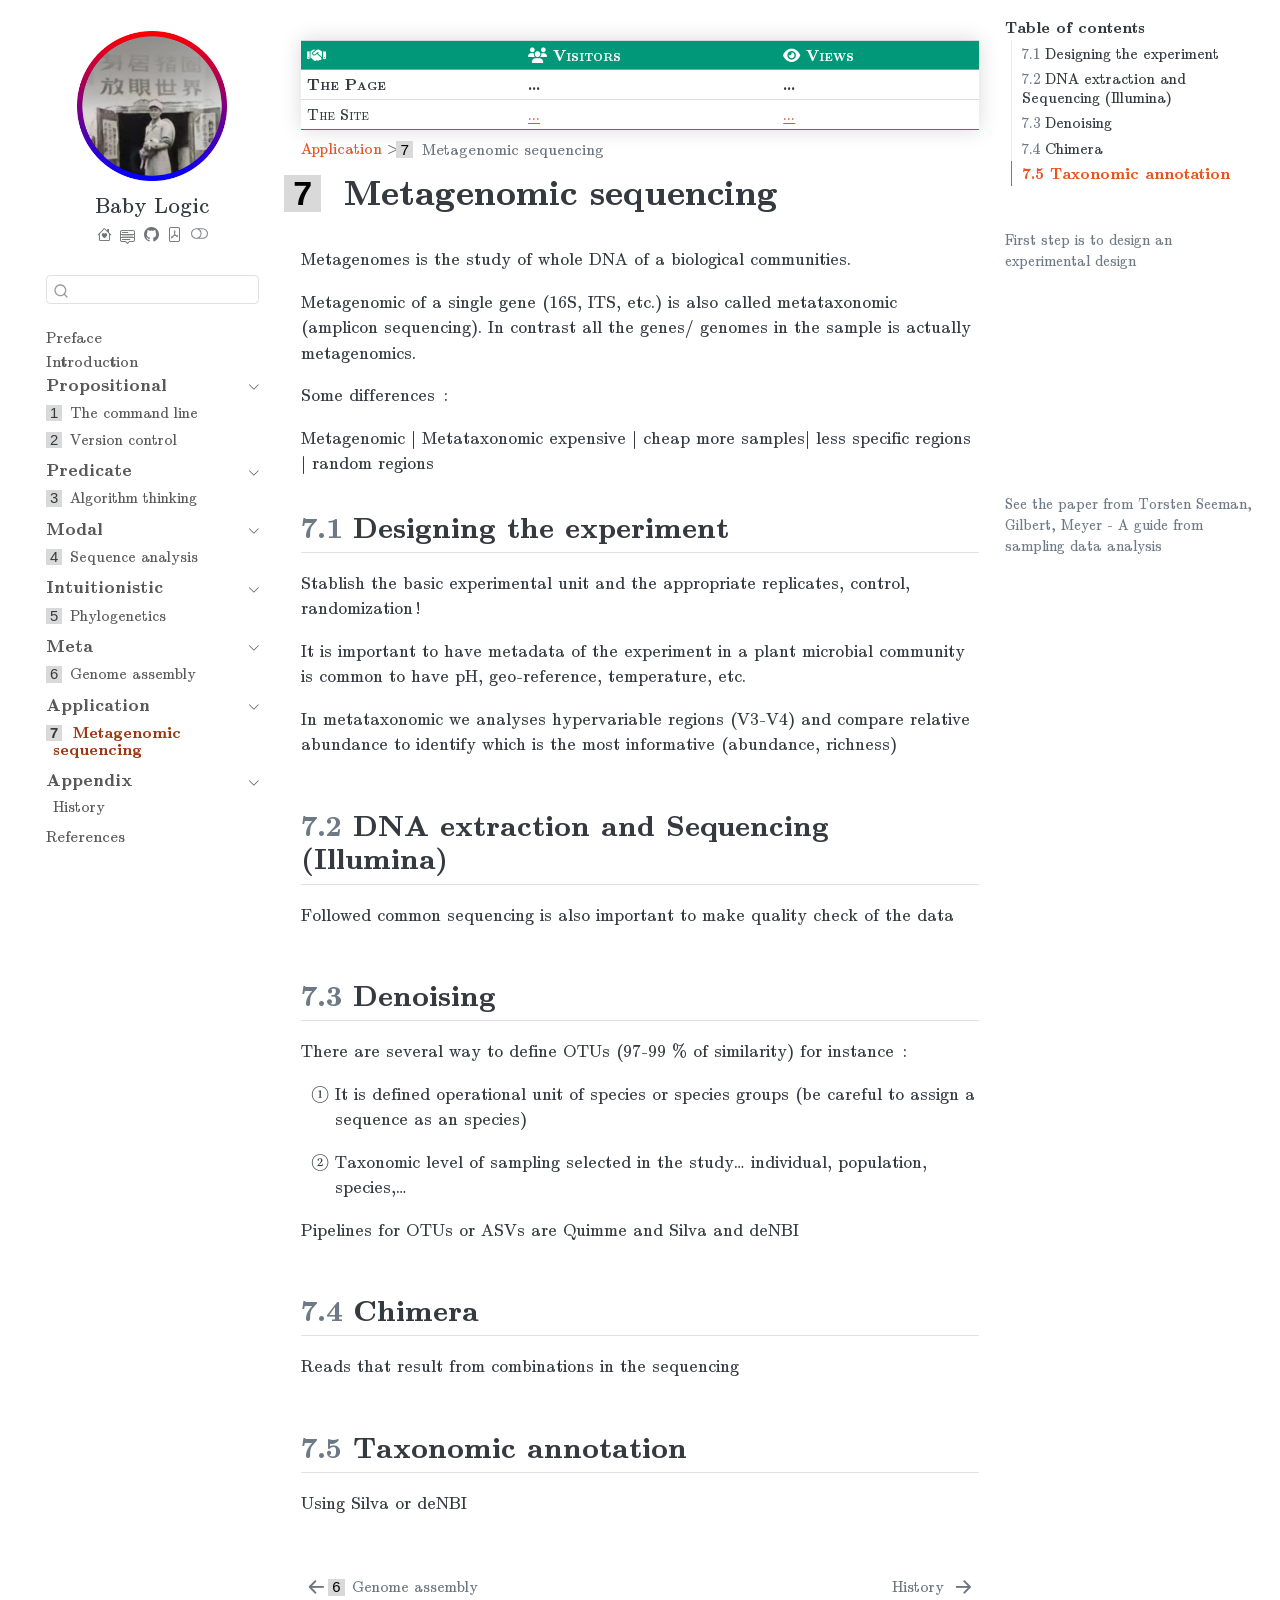
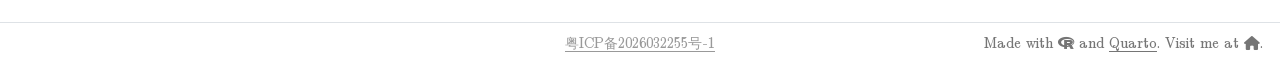
==== chs-application/metagenomic-sequencing.html @ 93008a1e "css from EOP test" ====
<!DOCTYPE html>
<html xmlns="http://www.w3.org/1999/xhtml" lang="en" xml:lang="en"><head>

<meta charset="utf-8">
<meta name="generator" content="quarto-1.9.36">

<meta name="viewport" content="width=device-width, initial-scale=1.0, user-scalable=yes">


<title>7&nbsp; Metagenomic sequencing – Baby Logic</title>
<style>
/* Default styles provided by pandoc.
** See https://pandoc.org/MANUAL.html#variables-for-html for config info.
*/
code{white-space: pre-wrap;}
span.smallcaps{font-variant: small-caps;}
div.columns{display: flex; gap: min(4vw, 1.5em);}
div.column{flex: auto; overflow-x: auto;}
div.hanging-indent{margin-left: 1.5em; text-indent: -1.5em;}
ul.task-list{list-style: none;}
ul.task-list li input[type="checkbox"] {
  width: 0.8em;
  margin: 0 0.8em 0.2em -1em; /* quarto-specific, see https://github.com/quarto-dev/quarto-cli/issues/4556 */ 
  vertical-align: middle;
}
</style>


<script src="../site_libs/quarto-nav/quarto-nav.js"></script>
<script src="../site_libs/clipboard/clipboard.min.js"></script>
<script src="../site_libs/quarto-search/autocomplete.umd.js"></script>
<script src="../site_libs/quarto-search/fuse.min.js"></script>
<script src="../site_libs/quarto-search/quarto-search.js"></script>
<meta name="quarto:offset" content="../">
<link href="../chs-zz/HISTORY.html" rel="next">
<link href="../chs-meta/genome-assembly.html" rel="prev">
<link href="../figs/avatar.png" rel="icon" type="image/png">
<script src="../site_libs/quarto-html/quarto.js" type="module"></script>
<script src="../site_libs/quarto-html/tabsets/tabsets.js" type="module"></script>
<script src="../site_libs/quarto-html/popper.min.js"></script>
<script src="../site_libs/quarto-html/tippy.umd.min.js"></script>
<script src="../site_libs/quarto-html/anchor.min.js"></script>
<link href="../site_libs/quarto-html/tippy.css" rel="stylesheet">
<link href="../site_libs/quarto-html/quarto-syntax-highlighting-85f4aec761f8823e39ddd4cd83c1d53e.css" rel="stylesheet" class="quarto-color-scheme" id="quarto-text-highlighting-styles">
<link href="../site_libs/quarto-html/quarto-syntax-highlighting-dark-85f4aec761f8823e39ddd4cd83c1d53e.css" rel="stylesheet" class="quarto-color-scheme quarto-color-alternate" id="quarto-text-highlighting-styles">
<link href="../site_libs/quarto-html/quarto-syntax-highlighting-85f4aec761f8823e39ddd4cd83c1d53e.css" rel="stylesheet" class="quarto-color-scheme-extra" id="quarto-text-highlighting-styles">
<script src="../site_libs/bootstrap/bootstrap.min.js"></script>
<link href="../site_libs/bootstrap/bootstrap-icons.css" rel="stylesheet">
<link href="../site_libs/bootstrap/bootstrap-60a75698c784d3ad099ed165beb0cb77.min.css" rel="stylesheet" append-hash="true" class="quarto-color-scheme" id="quarto-bootstrap" data-mode="light">
<link href="../site_libs/bootstrap/bootstrap-dark-488b43ba42b123ff7e7dbb4f66aa7647.min.css" rel="stylesheet" append-hash="true" class="quarto-color-scheme quarto-color-alternate" id="quarto-bootstrap" data-mode="dark">
<link href="../site_libs/bootstrap/bootstrap-60a75698c784d3ad099ed165beb0cb77.min.css" rel="stylesheet" append-hash="true" class="quarto-color-scheme-extra" id="quarto-bootstrap" data-mode="light">
<link href="../site_libs/quarto-contrib/fontawesome6-0.1.0/all.css" rel="stylesheet">
<link href="../site_libs/quarto-contrib/fontawesome6-0.1.0/latex-fontsize.css" rel="stylesheet">
<script id="quarto-search-options" type="application/json">{
  "location": "sidebar",
  "copy-button": false,
  "collapse-after": 3,
  "panel-placement": "start",
  "type": "textbox",
  "limit": 50,
  "keyboard-shortcut": [
    "f",
    "/",
    "s"
  ],
  "show-item-context": false,
  "language": {
    "search-no-results-text": "No results",
    "search-matching-documents-text": "matching documents",
    "search-copy-link-title": "Copy link to search",
    "search-hide-matches-text": "Hide additional matches",
    "search-more-match-text": "more match in this document",
    "search-more-matches-text": "more matches in this document",
    "search-clear-button-title": "Clear",
    "search-text-placeholder": "",
    "search-detached-cancel-button-title": "Cancel",
    "search-submit-button-title": "Submit",
    "search-label": "Search"
  }
}</script>
<link href="https://cdnjs.loli.net/ajax/libs/font-awesome/6.1.1/css/all.min.css" rel="stylesheet" data-external="1">
<!-- https://u.sb/css-cdn/ 使用 cdnjs.loli.net 加速 cloudflare -->
<!--
<link href="https://cdnjs.cloudflare.com/ajax/libs/font-awesome/6.1.1/css/all.min.css"
rel="stylesheet" data-external="1"/>
-->
<script>
  if (!window.location.pathname.endsWith('/') && !window.location.pathname.split('/').pop().includes('.')) {
    window.location.replace(window.location.href + '/');
  }
</script>


</head>

<body class="nav-sidebar floating slimcontent quarto-light"><script id="quarto-html-before-body" type="application/javascript">
    const toggleBodyColorMode = (bsSheetEl) => {
      const mode = bsSheetEl.getAttribute("data-mode");
      const bodyEl = window.document.querySelector("body");
      if (mode === "dark") {
        bodyEl.classList.add("quarto-dark");
        bodyEl.classList.remove("quarto-light");
      } else {
        bodyEl.classList.add("quarto-light");
        bodyEl.classList.remove("quarto-dark");
      }
    }
    const toggleBodyColorPrimary = () => {
      const bsSheetEl = window.document.querySelector("link#quarto-bootstrap:not([rel=disabled-stylesheet])");
      if (bsSheetEl) {
        toggleBodyColorMode(bsSheetEl);
      }
    }
    const setColorSchemeToggle = (alternate) => {
      const toggles = window.document.querySelectorAll('.quarto-color-scheme-toggle');
      for (let i=0; i < toggles.length; i++) {
        const toggle = toggles[i];
        if (toggle) {
          if (alternate) {
            toggle.classList.add("alternate");
          } else {
            toggle.classList.remove("alternate");
          }
        }
      }
    };
    const toggleColorMode = (alternate) => {
      // Switch the stylesheets
      const primaryStylesheets = window.document.querySelectorAll('link.quarto-color-scheme:not(.quarto-color-alternate)');
      const alternateStylesheets = window.document.querySelectorAll('link.quarto-color-scheme.quarto-color-alternate');
      manageTransitions('#quarto-margin-sidebar .nav-link', false);
      if (alternate) {
        // note: dark is layered on light, we don't disable primary!
        enableStylesheet(alternateStylesheets);
        for (const sheetNode of alternateStylesheets) {
          if (sheetNode.id === "quarto-bootstrap") {
            toggleBodyColorMode(sheetNode);
          }
        }
      } else {
        disableStylesheet(alternateStylesheets);
        enableStylesheet(primaryStylesheets)
        toggleBodyColorPrimary();
      }
      manageTransitions('#quarto-margin-sidebar .nav-link', true);
      // Switch the toggles
      setColorSchemeToggle(alternate)
      // Hack to workaround the fact that safari doesn't
      // properly recolor the scrollbar when toggling (#1455)
      if (navigator.userAgent.indexOf('Safari') > 0 && navigator.userAgent.indexOf('Chrome') == -1) {
        manageTransitions("body", false);
        window.scrollTo(0, 1);
        setTimeout(() => {
          window.scrollTo(0, 0);
          manageTransitions("body", true);
        }, 40);
      }
    }
    const disableStylesheet = (stylesheets) => {
      for (let i=0; i < stylesheets.length; i++) {
        const stylesheet = stylesheets[i];
        stylesheet.rel = 'disabled-stylesheet';
      }
    }
    const enableStylesheet = (stylesheets) => {
      for (let i=0; i < stylesheets.length; i++) {
        const stylesheet = stylesheets[i];
        if(stylesheet.rel !== 'stylesheet') { // for Chrome, which will still FOUC without this check
          stylesheet.rel = 'stylesheet';
        }
      }
    }
    const manageTransitions = (selector, allowTransitions) => {
      const els = window.document.querySelectorAll(selector);
      for (let i=0; i < els.length; i++) {
        const el = els[i];
        if (allowTransitions) {
          el.classList.remove('notransition');
        } else {
          el.classList.add('notransition');
        }
      }
    }
    const isFileUrl = () => {
      return window.location.protocol === 'file:';
    }
    const hasAlternateSentinel = () => {
      let styleSentinel = getColorSchemeSentinel();
      if (styleSentinel !== null) {
        return styleSentinel === "alternate";
      } else {
        return false;
      }
    }
    const setStyleSentinel = (alternate) => {
      const value = alternate ? "alternate" : "default";
      if (!isFileUrl()) {
        window.localStorage.setItem("quarto-color-scheme", value);
      } else {
        localAlternateSentinel = value;
      }
    }
    const getColorSchemeSentinel = () => {
      if (!isFileUrl()) {
        const storageValue = window.localStorage.getItem("quarto-color-scheme");
        return storageValue != null ? storageValue : localAlternateSentinel;
      } else {
        return localAlternateSentinel;
      }
    }
    const toggleGiscusIfUsed = (isAlternate, darkModeDefault) => {
      const baseTheme = document.querySelector('#giscus-base-theme')?.value ?? 'light';
      const alternateTheme = document.querySelector('#giscus-alt-theme')?.value ?? 'dark';
      let newTheme = '';
      if(authorPrefersDark) {
        newTheme = isAlternate ? baseTheme : alternateTheme;
      } else {
        newTheme = isAlternate ? alternateTheme : baseTheme;
      }
      const changeGiscusTheme = () => {
        // From: https://github.com/giscus/giscus/issues/336
        const sendMessage = (message) => {
          const iframe = document.querySelector('iframe.giscus-frame');
          if (!iframe) return;
          iframe.contentWindow.postMessage({ giscus: message }, 'https://giscus.app');
        }
        sendMessage({
          setConfig: {
            theme: newTheme
          }
        });
      }
      const isGiscussLoaded = window.document.querySelector('iframe.giscus-frame') !== null;
      if (isGiscussLoaded) {
        changeGiscusTheme();
      }
    };
    const authorPrefersDark = false;
    const darkModeDefault = authorPrefersDark;
      document.querySelector('link#quarto-text-highlighting-styles.quarto-color-scheme-extra').rel = 'disabled-stylesheet';
      document.querySelector('link#quarto-bootstrap.quarto-color-scheme-extra').rel = 'disabled-stylesheet';
    let localAlternateSentinel = darkModeDefault ? 'alternate' : 'default';
    // Dark / light mode switch
    window.quartoToggleColorScheme = () => {
      // Read the current dark / light value
      let toAlternate = !hasAlternateSentinel();
      toggleColorMode(toAlternate);
      setStyleSentinel(toAlternate);
      toggleGiscusIfUsed(toAlternate, darkModeDefault);
      window.dispatchEvent(new Event('resize'));
    };
    // Switch to dark mode if need be
    if (hasAlternateSentinel()) {
      toggleColorMode(true);
    } else {
      toggleColorMode(false);
    }
  </script>

<div id="quarto-search-results"></div>
  <header id="quarto-header" class="headroom fixed-top">
  <nav class="quarto-secondary-nav">
    <div class="container-fluid d-flex">
      <button type="button" class="quarto-btn-toggle btn" data-bs-toggle="collapse" role="button" data-bs-target=".quarto-sidebar-collapse-item" aria-controls="quarto-sidebar" aria-expanded="false" aria-label="Toggle sidebar navigation" onclick="if (window.quartoToggleHeadroom) { window.quartoToggleHeadroom(); }">
        <i class="bi bi-layout-text-sidebar-reverse"></i>
      </button>
        <nav class="quarto-page-breadcrumbs" aria-label="breadcrumb"><ol class="breadcrumb"><li class="breadcrumb-item"><a href="../chs-application/metagenomic-sequencing.html">Application</a></li><li class="breadcrumb-item"><a href="../chs-application/metagenomic-sequencing.html"><span class="chapter-number">7</span>&nbsp; <span class="chapter-title">Metagenomic sequencing</span></a></li></ol></nav>
        <a class="flex-grow-1" role="navigation" data-bs-toggle="collapse" data-bs-target=".quarto-sidebar-collapse-item" aria-controls="quarto-sidebar" aria-expanded="false" aria-label="Toggle sidebar navigation" onclick="if (window.quartoToggleHeadroom) { window.quartoToggleHeadroom(); }">      
        </a>
      <button type="button" class="btn quarto-search-button" aria-label="Search" onclick="window.quartoOpenSearch();">
        <i class="bi bi-search"></i>
      </button>
    </div>
  </nav>
</header>
<!-- content -->
<div id="quarto-content" class="quarto-container page-columns page-rows-contents page-layout-article">
<!-- sidebar -->
  <nav id="quarto-sidebar" class="sidebar collapse collapse-horizontal quarto-sidebar-collapse-item sidebar-navigation floating overflow-auto">
    <div class="pt-lg-2 mt-2 text-center sidebar-header sidebar-header-stacked">
      <a href="../index.html" class="sidebar-logo-link">
      <img src="../figs/avatar.png" alt="" class="sidebar-logo light-content py-0 d-lg-inline d-none">
      <img src="../figs/avatar.png" alt="" class="sidebar-logo dark-content py-0 d-lg-inline d-none">
      </a>
    <div class="sidebar-title mb-0 py-0">
      <a href="../">Baby Logic</a> 
        <div class="sidebar-tools-main tools-wide">
    <a href="https://philogic.cn/" title="Homepage" class="quarto-navigation-tool px-1" aria-label="Homepage"><i class="bi bi-house-heart"></i></a>
    <div class="dropdown">
      <a href="" title="Menu" id="quarto-navigation-tool-dropdown-0" class="quarto-navigation-tool dropdown-toggle px-1" data-bs-toggle="dropdown" aria-expanded="false" role="link" aria-label="Menu"><i class="bi bi-menu-up"></i></a>
      <ul class="dropdown-menu" aria-labelledby="quarto-navigation-tool-dropdown-0">
          <li>
            <a class="dropdown-item sidebar-tools-main-item" href="https://philogic.cn/">
            Related Books
            </a>
          </li>
          <li>
            <a class="dropdown-item sidebar-tools-main-item" href="https://philogic.cn/">
            Related Courses
            </a>
          </li>
          <li>
            <a class="dropdown-item sidebar-tools-main-item" href="https://philogic.cn/">
            Course Syllabus
            </a>
          </li>
      </ul>
    </div>
    <a href="https://github.com/" title="GitHub organization" class="quarto-navigation-tool px-1" aria-label="GitHub organization"><i class="bi bi-github"></i></a>
    <a href="../Baby-Logic.pdf" title="Download PDF" class="quarto-navigation-tool px-1" aria-label="Download PDF"><i class="bi bi-file-pdf"></i></a>
  <a href="" class="quarto-color-scheme-toggle quarto-navigation-tool  px-1" onclick="window.quartoToggleColorScheme(); return false;" title="Toggle dark mode"><i class="bi"></i></a>
</div>
    </div>
      </div>
        <div class="mt-2 flex-shrink-0 align-items-center">
        <div class="sidebar-search">
        <div id="quarto-search" class="" title="Search"></div>
        </div>
        </div>
    <div class="sidebar-menu-container"> 
    <ul class="list-unstyled mt-1">
        <li class="sidebar-item">
  <div class="sidebar-item-container"> 
  <a href="../index.html" class="sidebar-item-text sidebar-link">
 <span class="menu-text">Preface</span></a>
  </div>
</li>
        <li class="sidebar-item">
  <div class="sidebar-item-container"> 
  <a href="../chs-zz/intro.html" class="sidebar-item-text sidebar-link">
 <span class="menu-text">Introduction</span></a>
  </div>
</li>
        <li class="sidebar-item sidebar-item-section">
      <div class="sidebar-item-container"> 
            <a class="sidebar-item-text sidebar-link text-start" data-bs-toggle="collapse" data-bs-target="#quarto-sidebar-section-1" role="navigation" aria-expanded="true">
 <span class="menu-text">Propositional</span></a>
          <a class="sidebar-item-toggle text-start" data-bs-toggle="collapse" data-bs-target="#quarto-sidebar-section-1" role="navigation" aria-expanded="true" aria-label="Toggle section">
            <i class="bi bi-chevron-right ms-2"></i>
          </a> 
      </div>
      <ul id="quarto-sidebar-section-1" class="collapse list-unstyled sidebar-section depth1 show">  
          <li class="sidebar-item">
  <div class="sidebar-item-container"> 
  <a href="../chs-propositional/welcome-to-command-line.html" class="sidebar-item-text sidebar-link">
 <span class="menu-text"><span class="chapter-number">1</span>&nbsp; <span class="chapter-title">The command line</span></span></a>
  </div>
</li>
          <li class="sidebar-item">
  <div class="sidebar-item-container"> 
  <a href="../chs-propositional/git-and-github.html" class="sidebar-item-text sidebar-link">
 <span class="menu-text"><span class="chapter-number">2</span>&nbsp; <span class="chapter-title">Version control</span></span></a>
  </div>
</li>
      </ul>
  </li>
        <li class="sidebar-item sidebar-item-section">
      <div class="sidebar-item-container"> 
            <a class="sidebar-item-text sidebar-link text-start" data-bs-toggle="collapse" data-bs-target="#quarto-sidebar-section-2" role="navigation" aria-expanded="true">
 <span class="menu-text">Predicate</span></a>
          <a class="sidebar-item-toggle text-start" data-bs-toggle="collapse" data-bs-target="#quarto-sidebar-section-2" role="navigation" aria-expanded="true" aria-label="Toggle section">
            <i class="bi bi-chevron-right ms-2"></i>
          </a> 
      </div>
      <ul id="quarto-sidebar-section-2" class="collapse list-unstyled sidebar-section depth1 show">  
          <li class="sidebar-item">
  <div class="sidebar-item-container"> 
  <a href="../chs-predicate/algorithm-thinking.html" class="sidebar-item-text sidebar-link">
 <span class="menu-text"><span class="chapter-number">3</span>&nbsp; <span class="chapter-title">Algorithm thinking</span></span></a>
  </div>
</li>
      </ul>
  </li>
        <li class="sidebar-item sidebar-item-section">
      <div class="sidebar-item-container"> 
            <a class="sidebar-item-text sidebar-link text-start" data-bs-toggle="collapse" data-bs-target="#quarto-sidebar-section-3" role="navigation" aria-expanded="true">
 <span class="menu-text">Modal</span></a>
          <a class="sidebar-item-toggle text-start" data-bs-toggle="collapse" data-bs-target="#quarto-sidebar-section-3" role="navigation" aria-expanded="true" aria-label="Toggle section">
            <i class="bi bi-chevron-right ms-2"></i>
          </a> 
      </div>
      <ul id="quarto-sidebar-section-3" class="collapse list-unstyled sidebar-section depth1 show">  
          <li class="sidebar-item">
  <div class="sidebar-item-container"> 
  <a href="../chs-modal/introduction-to-sequence-analysis.html" class="sidebar-item-text sidebar-link">
 <span class="menu-text"><span class="chapter-number">4</span>&nbsp; <span class="chapter-title">Sequence analysis</span></span></a>
  </div>
</li>
      </ul>
  </li>
        <li class="sidebar-item sidebar-item-section">
      <div class="sidebar-item-container"> 
            <a class="sidebar-item-text sidebar-link text-start" data-bs-toggle="collapse" data-bs-target="#quarto-sidebar-section-4" role="navigation" aria-expanded="true">
 <span class="menu-text">Intuitionistic</span></a>
          <a class="sidebar-item-toggle text-start" data-bs-toggle="collapse" data-bs-target="#quarto-sidebar-section-4" role="navigation" aria-expanded="true" aria-label="Toggle section">
            <i class="bi bi-chevron-right ms-2"></i>
          </a> 
      </div>
      <ul id="quarto-sidebar-section-4" class="collapse list-unstyled sidebar-section depth1 show">  
          <li class="sidebar-item">
  <div class="sidebar-item-container"> 
  <a href="../chs-intuitionistic/phylogenetic-reconstructions.html" class="sidebar-item-text sidebar-link">
 <span class="menu-text"><span class="chapter-number">5</span>&nbsp; <span class="chapter-title">Phylogenetics</span></span></a>
  </div>
</li>
      </ul>
  </li>
        <li class="sidebar-item sidebar-item-section">
      <div class="sidebar-item-container"> 
            <a class="sidebar-item-text sidebar-link text-start" data-bs-toggle="collapse" data-bs-target="#quarto-sidebar-section-5" role="navigation" aria-expanded="true">
 <span class="menu-text">Meta</span></a>
          <a class="sidebar-item-toggle text-start" data-bs-toggle="collapse" data-bs-target="#quarto-sidebar-section-5" role="navigation" aria-expanded="true" aria-label="Toggle section">
            <i class="bi bi-chevron-right ms-2"></i>
          </a> 
      </div>
      <ul id="quarto-sidebar-section-5" class="collapse list-unstyled sidebar-section depth1 show">  
          <li class="sidebar-item">
  <div class="sidebar-item-container"> 
  <a href="../chs-meta/genome-assembly.html" class="sidebar-item-text sidebar-link">
 <span class="menu-text"><span class="chapter-number">6</span>&nbsp; <span class="chapter-title">Genome assembly</span></span></a>
  </div>
</li>
      </ul>
  </li>
        <li class="sidebar-item sidebar-item-section">
      <div class="sidebar-item-container"> 
            <a class="sidebar-item-text sidebar-link text-start" data-bs-toggle="collapse" data-bs-target="#quarto-sidebar-section-6" role="navigation" aria-expanded="true">
 <span class="menu-text">Application</span></a>
          <a class="sidebar-item-toggle text-start" data-bs-toggle="collapse" data-bs-target="#quarto-sidebar-section-6" role="navigation" aria-expanded="true" aria-label="Toggle section">
            <i class="bi bi-chevron-right ms-2"></i>
          </a> 
      </div>
      <ul id="quarto-sidebar-section-6" class="collapse list-unstyled sidebar-section depth1 show">  
          <li class="sidebar-item">
  <div class="sidebar-item-container"> 
  <a href="../chs-application/metagenomic-sequencing.html" class="sidebar-item-text sidebar-link active">
 <span class="menu-text"><span class="chapter-number">7</span>&nbsp; <span class="chapter-title">Metagenomic sequencing</span></span></a>
  </div>
</li>
      </ul>
  </li>
        <li class="sidebar-item sidebar-item-section">
      <div class="sidebar-item-container"> 
            <a class="sidebar-item-text sidebar-link text-start" data-bs-toggle="collapse" data-bs-target="#quarto-sidebar-section-7" role="navigation" aria-expanded="true">
 <span class="menu-text">Appendix</span></a>
          <a class="sidebar-item-toggle text-start" data-bs-toggle="collapse" data-bs-target="#quarto-sidebar-section-7" role="navigation" aria-expanded="true" aria-label="Toggle section">
            <i class="bi bi-chevron-right ms-2"></i>
          </a> 
      </div>
      <ul id="quarto-sidebar-section-7" class="collapse list-unstyled sidebar-section depth1 show">  
          <li class="sidebar-item">
  <div class="sidebar-item-container"> 
  <a href="../chs-zz/HISTORY.html" class="sidebar-item-text sidebar-link">
 <span class="menu-text">History</span></a>
  </div>
</li>
      </ul>
  </li>
        <li class="sidebar-item">
  <div class="sidebar-item-container"> 
  <a href="../chs-zz/references.html" class="sidebar-item-text sidebar-link">
 <span class="menu-text">References</span></a>
  </div>
</li>
    </ul>
    </div>
</nav>
<div id="quarto-sidebar-glass" class="quarto-sidebar-collapse-item" data-bs-toggle="collapse" data-bs-target=".quarto-sidebar-collapse-item"></div>
<!-- margin-sidebar -->
    <div id="quarto-margin-sidebar" class="sidebar margin-sidebar">
        <nav id="TOC" role="doc-toc" class="toc-active">
    <h2 id="toc-title">Table of contents</h2>
   
  <ul>
  <li><a href="#designing-the-experiment" id="toc-designing-the-experiment" class="nav-link active" data-scroll-target="#designing-the-experiment"><span class="header-section-number">7.1</span> Designing the experiment</a></li>
  <li><a href="#dna-extraction-and-sequencing-illumina" id="toc-dna-extraction-and-sequencing-illumina" class="nav-link" data-scroll-target="#dna-extraction-and-sequencing-illumina"><span class="header-section-number">7.2</span> DNA extraction and Sequencing (Illumina)</a></li>
  <li><a href="#denoising" id="toc-denoising" class="nav-link" data-scroll-target="#denoising"><span class="header-section-number">7.3</span> Denoising</a></li>
  <li><a href="#chimera" id="toc-chimera" class="nav-link" data-scroll-target="#chimera"><span class="header-section-number">7.4</span> Chimera</a></li>
  <li><a href="#taxonomic-annotation" id="toc-taxonomic-annotation" class="nav-link" data-scroll-target="#taxonomic-annotation"><span class="header-section-number">7.5</span> Taxonomic annotation</a></li>
  </ul>
</nav>
    </div>
<!-- main -->
<main class="content page-columns page-full" id="quarto-document-content">

<style>
.styled-table {
    border-collapse: collapse;
    /* margin: 0px 0;  */
    font-size: 0.9em;
    font-variant: small-caps;
    /* font-family: "Helvetica Neue", "Arial", 'Noto Sans TC', 'Noto Sans SC', "system-ui", "-apple-system", "BlinkMacSystemFont", "Segoe UI", "PingFang SC", "Source Han Sans SC", "Noto Sans CJK SC", "WenQuanYi Micro Hei", "Microsoft YaHei", "微软雅黑", sans-serif; */
    min-width: 200px;
    box-shadow: 0 0 20px rgba(0, 0, 0, 0.15);
}
.styled-table thead tr {
    background-color: #009879;
    color: #ffffff;
    text-align: left;
}
.styled-table th,
.styled-table td {
    padding: 3px 6px;
}
.styled-table tbody tr {
    border-bottom: 1px solid #dddddd;
}
.styled-table tbody tr:nth-of-type(even) {
    /* background-color: #f3f3f3; */
}
.styled-table tbody tr:last-of-type {
    border-bottom: 1.5px solid #009879;
}
.styled-table tbody tr.active-row {
    font-weight: bold;
    /* color: #009879; */
}
</style>
<script defer="" src="https://busuanzi.9420.ltd/js"></script>


<table class="styled-table caption-top table">
<thead>
<tr class="header">
<th style="text-align: left;" data-quarto-table-cell-role="th"><span class="fa-solid fa-handshake"></span></th>
<th data-quarto-table-cell-role="th"><span class="fa-solid fa-users"></span> Visitors</th>
<th data-quarto-table-cell-role="th"><span class="fa-solid fa-eye"></span> Views</th>
</tr>
</thead>
<tbody>
<tr class="active-row odd">
<td style="text-align: left;">The Page</td>
<td><span id="busuanzi_page_uv">...</span></td>
<td><span id="busuanzi_page_pv">...</span></td>
</tr>
<tr class="even">
<td style="text-align: left;">The Site</td>
<td><a href="https://duoyu.ren"><span id="busuanzi_site_uv">...</span></a></td>
<td><a href="https://info.flagcounter.com/SonU"><span id="busuanzi_site_pv">...</span></a></td>
</tr>
</tbody>
</table>

<!--
<div class="busuanzi">
<span> <!-- busuanziAltPageUV  
<i class="fa-solid fa-handshake"></i> <b>The Page</b>: <i class="fa-solid fa-users"></i> <b style="color:red;"><span id="busuanzi_page_uv">...</span></b> Visitors, <i class="fa-solid fa-eye"></i> <b style="color:red;"><span id="busuanzi_page_pv">...</span></b> Views; <b>The Site</b>: <i class="fa-solid fa-users"></i> <b><span id="busuanzi_site_uv">...</span></b> Visitors, <i class="fa-solid fa-eye"></i> <b><span id="busuanzi_site_pv">...</span></b> Views.
</span>
</div>
-->

<header id="title-block-header" class="quarto-title-block default"><nav class="quarto-page-breadcrumbs quarto-title-breadcrumbs d-none d-lg-block" aria-label="breadcrumb"><ol class="breadcrumb"><li class="breadcrumb-item"><a href="../chs-application/metagenomic-sequencing.html">Application</a></li><li class="breadcrumb-item"><a href="../chs-application/metagenomic-sequencing.html"><span class="chapter-number">7</span>&nbsp; <span class="chapter-title">Metagenomic sequencing</span></a></li></ol></nav>
<div class="quarto-title">
<h1 class="title"><span id="sec-metagenomic-sequencing" class="quarto-section-identifier"><span class="chapter-number">7</span>&nbsp; <span class="chapter-title">Metagenomic sequencing</span></span></h1>
</div>



<div class="quarto-title-meta">

    
  
    
  </div>
  


</header>


<div class="page-columns page-full"><p></p><div class="no-row-height column-margin column-container"><span class="margin-aside">First step is to design an experimental design</span></div></div>
<p>Metagenomes is the study of whole DNA of a biological communities.</p>
<p>Metagenomic of a single gene (16S, ITS, etc.) is also called metataxonomic (amplicon sequencing). In contrast all the genes/ genomes in the sample is actually metagenomics.</p>
<p>Some differences&nbsp;:</p>
<p>Metagenomic | Metataxonomic expensive | cheap more samples| less specific regions | random regions</p>
<div class="page-columns page-full"><p></p><div class="no-row-height column-margin column-container"><span class="margin-aside">See the paper from Torsten Seeman, Gilbert, Meyer - A guide from sampling data analysis</span></div></div>
<section id="designing-the-experiment" class="level2" data-number="7.1">
<h2 data-number="7.1" class="anchored" data-anchor-id="designing-the-experiment"><span class="header-section-number">7.1</span> Designing the experiment</h2>
<p>Stablish the basic experimental unit and the appropriate replicates, control, <span style="white-space:nowrap">randomization !</span></p>
<p>It is important to have metadata of the experiment in a plant microbial community is common to have pH, geo-reference, temperature, etc.</p>
<p>In metataxonomic we analyses hypervariable regions (V3-V4) and compare relative abundance to identify which is the most informative (abundance, richness)</p>
</section>
<section id="dna-extraction-and-sequencing-illumina" class="level2" data-number="7.2">
<h2 data-number="7.2" class="anchored" data-anchor-id="dna-extraction-and-sequencing-illumina"><span class="header-section-number">7.2</span> DNA extraction and Sequencing (Illumina)</h2>
<p><span></span></p>
<p>Followed common sequencing is also important to make quality check of the data</p>
</section>
<section id="denoising" class="level2" data-number="7.3">
<h2 data-number="7.3" class="anchored" data-anchor-id="denoising"><span class="header-section-number">7.3</span> Denoising</h2>
<p>There are several way to define OTUs (97-99 % of similarity) for instance&nbsp;:</p>
<ul>
<li><p>It is defined operational unit of species or species groups (be careful to assign a sequence as an species)</p></li>
<li><p>Taxonomic level of sampling selected in the study… individual, population, species,…</p></li>
</ul>
<p>Pipelines for OTUs or ASVs are Quimme and Silva and deNBI</p>
</section>
<section id="chimera" class="level2" data-number="7.4">
<h2 data-number="7.4" class="anchored" data-anchor-id="chimera"><span class="header-section-number">7.4</span> Chimera</h2>
<p>Reads that result from combinations in the sequencing</p>
</section>
<section id="taxonomic-annotation" class="level2" data-number="7.5">
<h2 data-number="7.5" class="anchored" data-anchor-id="taxonomic-annotation"><span class="header-section-number">7.5</span> Taxonomic annotation</h2>
<p>Using Silva or deNBI</p>


</section>

</main> <!-- /main -->
<script id="quarto-html-after-body" type="application/javascript">
  window.document.addEventListener("DOMContentLoaded", function (event) {
    // Ensure there is a toggle, if there isn't float one in the top right
    if (window.document.querySelector('.quarto-color-scheme-toggle') === null) {
      const a = window.document.createElement('a');
      a.classList.add('top-right');
      a.classList.add('quarto-color-scheme-toggle');
      a.href = "";
      a.onclick = function() { try { window.quartoToggleColorScheme(); } catch {} return false; };
      const i = window.document.createElement("i");
      i.classList.add('bi');
      a.appendChild(i);
      window.document.body.appendChild(a);
    }
    setColorSchemeToggle(hasAlternateSentinel())
    const icon = "";
    const anchorJS = new window.AnchorJS();
    anchorJS.options = {
      placement: 'right',
      icon: icon
    };
    anchorJS.add('.anchored');
    const isCodeAnnotation = (el) => {
      for (const clz of el.classList) {
        if (clz.startsWith('code-annotation-')) {                     
          return true;
        }
      }
      return false;
    }
    const onCopySuccess = function(e) {
      // button target
      const button = e.trigger;
      // don't keep focus
      button.blur();
      // flash "checked"
      button.classList.add('code-copy-button-checked');
      var currentTitle = button.getAttribute("title");
      button.setAttribute("title", "Copied!");
      let tooltip;
      if (window.bootstrap) {
        button.setAttribute("data-bs-toggle", "tooltip");
        button.setAttribute("data-bs-placement", "left");
        button.setAttribute("data-bs-title", "Copied!");
        tooltip = new bootstrap.Tooltip(button, 
          { trigger: "manual", 
            customClass: "code-copy-button-tooltip",
            offset: [0, -8]});
        tooltip.show();    
      }
      setTimeout(function() {
        if (tooltip) {
          tooltip.hide();
          button.removeAttribute("data-bs-title");
          button.removeAttribute("data-bs-toggle");
          button.removeAttribute("data-bs-placement");
        }
        button.setAttribute("title", currentTitle);
        button.classList.remove('code-copy-button-checked');
      }, 1000);
      // clear code selection
      e.clearSelection();
    }
    const getTextToCopy = function(trigger) {
      const outerScaffold = trigger.parentElement.cloneNode(true);
      const codeEl = outerScaffold.querySelector('code');
      for (const childEl of codeEl.children) {
        if (isCodeAnnotation(childEl)) {
          childEl.remove();
        }
      }
      return codeEl.innerText;
    }
    const clipboard = new window.ClipboardJS('.code-copy-button:not([data-in-quarto-modal])', {
      text: getTextToCopy
    });
    clipboard.on('success', onCopySuccess);
    if (window.document.getElementById('quarto-embedded-source-code-modal')) {
      const clipboardModal = new window.ClipboardJS('.code-copy-button[data-in-quarto-modal]', {
        text: getTextToCopy,
        container: window.document.getElementById('quarto-embedded-source-code-modal')
      });
      clipboardModal.on('success', onCopySuccess);
    }
      var localhostRegex = new RegExp(/^(?:http|https):\/\/localhost\:?[0-9]*\//);
      var mailtoRegex = new RegExp(/^mailto:/);
        var filterRegex = new RegExp("https:\/\/logic\.philogic\.cn\/");
      var isInternal = (href) => {
          return filterRegex.test(href) || localhostRegex.test(href) || mailtoRegex.test(href);
      }
      // Inspect non-navigation links and adorn them if external
     var links = window.document.querySelectorAll('a[href]:not(.nav-link):not(.navbar-brand):not(.toc-action):not(.sidebar-link):not(.sidebar-item-toggle):not(.pagination-link):not(.no-external):not([aria-hidden]):not(.dropdown-item):not(.quarto-navigation-tool):not(.about-link)');
      for (var i=0; i<links.length; i++) {
        const link = links[i];
        if (!isInternal(link.href)) {
          // undo the damage that might have been done by quarto-nav.js in the case of
          // links that we want to consider external
          if (link.dataset.originalHref !== undefined) {
            link.href = link.dataset.originalHref;
          }
        }
      }
    function tippyHover(el, contentFn, onTriggerFn, onUntriggerFn) {
      const config = {
        allowHTML: true,
        maxWidth: 500,
        delay: 100,
        arrow: false,
        appendTo: function(el) {
            return el.parentElement;
        },
        interactive: true,
        interactiveBorder: 10,
        theme: 'quarto',
        placement: 'bottom-start',
      };
      if (contentFn) {
        config.content = contentFn;
      }
      if (onTriggerFn) {
        config.onTrigger = onTriggerFn;
      }
      if (onUntriggerFn) {
        config.onUntrigger = onUntriggerFn;
      }
      window.tippy(el, config); 
    }
    const noterefs = window.document.querySelectorAll('a[role="doc-noteref"]');
    for (var i=0; i<noterefs.length; i++) {
      const ref = noterefs[i];
      tippyHover(ref, function() {
        // use id or data attribute instead here
        let href = ref.getAttribute('data-footnote-href') || ref.getAttribute('href');
        try { href = new URL(href).hash; } catch {}
        const id = href.replace(/^#\/?/, "");
        const note = window.document.getElementById(id);
        if (note) {
          return note.innerHTML;
        } else {
          return "";
        }
      });
    }
    const xrefs = window.document.querySelectorAll('a.quarto-xref');
    const processXRef = (id, note) => {
      // Strip column container classes
      const stripColumnClz = (el) => {
        el.classList.remove("page-full", "page-columns");
        if (el.children) {
          for (const child of el.children) {
            stripColumnClz(child);
          }
        }
      }
      stripColumnClz(note)
      if (id === null || id.startsWith('sec-')) {
        // Special case sections, only their first couple elements
        const container = document.createElement("div");
        if (note.children && note.children.length > 2) {
          container.appendChild(note.children[0].cloneNode(true));
          for (let i = 1; i < note.children.length; i++) {
            const child = note.children[i];
            if (child.tagName === "P" && child.innerText === "") {
              continue;
            } else {
              container.appendChild(child.cloneNode(true));
              break;
            }
          }
          if (window.Quarto?.typesetMath) {
            window.Quarto.typesetMath(container);
          }
          return container.innerHTML
        } else {
          if (window.Quarto?.typesetMath) {
            window.Quarto.typesetMath(note);
          }
          return note.innerHTML;
        }
      } else {
        // Remove any anchor links if they are present
        const anchorLink = note.querySelector('a.anchorjs-link');
        if (anchorLink) {
          anchorLink.remove();
        }
        if (window.Quarto?.typesetMath) {
          window.Quarto.typesetMath(note);
        }
        if (note.classList.contains("callout")) {
          return note.outerHTML;
        } else {
          return note.innerHTML;
        }
      }
    }
    for (var i=0; i<xrefs.length; i++) {
      const xref = xrefs[i];
      tippyHover(xref, undefined, function(instance) {
        instance.disable();
        let url = xref.getAttribute('href');
        let hash = undefined; 
        if (url.startsWith('#')) {
          hash = url;
        } else {
          try { hash = new URL(url).hash; } catch {}
        }
        if (hash) {
          const id = hash.replace(/^#\/?/, "");
          const note = window.document.getElementById(id);
          if (note !== null) {
            try {
              const html = processXRef(id, note.cloneNode(true));
              instance.setContent(html);
            } finally {
              instance.enable();
              instance.show();
            }
          } else {
            // See if we can fetch this
            fetch(url.split('#')[0])
            .then(res => res.text())
            .then(html => {
              const parser = new DOMParser();
              const htmlDoc = parser.parseFromString(html, "text/html");
              const note = htmlDoc.getElementById(id);
              if (note !== null) {
                const html = processXRef(id, note);
                instance.setContent(html);
              } 
            }).finally(() => {
              instance.enable();
              instance.show();
            });
          }
        } else {
          // See if we can fetch a full url (with no hash to target)
          // This is a special case and we should probably do some content thinning / targeting
          fetch(url)
          .then(res => res.text())
          .then(html => {
            const parser = new DOMParser();
            const htmlDoc = parser.parseFromString(html, "text/html");
            const note = htmlDoc.querySelector('main.content');
            if (note !== null) {
              // This should only happen for chapter cross references
              // (since there is no id in the URL)
              // remove the first header
              if (note.children.length > 0 && note.children[0].tagName === "HEADER") {
                note.children[0].remove();
              }
              const html = processXRef(null, note);
              instance.setContent(html);
            } 
          }).finally(() => {
            instance.enable();
            instance.show();
          });
        }
      }, function(instance) {
      });
    }
        let selectedAnnoteEl;
        const selectorForAnnotation = ( cell, annotation) => {
          let cellAttr = 'data-code-cell="' + cell + '"';
          let lineAttr = 'data-code-annotation="' +  annotation + '"';
          const selector = 'span[' + cellAttr + '][' + lineAttr + ']';
          return selector;
        }
        const selectCodeLines = (annoteEl) => {
          const doc = window.document;
          const targetCell = annoteEl.getAttribute("data-target-cell");
          const targetAnnotation = annoteEl.getAttribute("data-target-annotation");
          const annoteSpan = window.document.querySelector(selectorForAnnotation(targetCell, targetAnnotation));
          const lines = annoteSpan.getAttribute("data-code-lines").split(",");
          const lineIds = lines.map((line) => {
            return targetCell + "-" + line;
          })
          let top = null;
          let height = null;
          let parent = null;
          if (lineIds.length > 0) {
              //compute the position of the single el (top and bottom and make a div)
              const el = window.document.getElementById(lineIds[0]);
              top = el.offsetTop;
              height = el.offsetHeight;
              parent = el.parentElement.parentElement;
            if (lineIds.length > 1) {
              const lastEl = window.document.getElementById(lineIds[lineIds.length - 1]);
              const bottom = lastEl.offsetTop + lastEl.offsetHeight;
              height = bottom - top;
            }
            if (top !== null && height !== null && parent !== null) {
              // cook up a div (if necessary) and position it 
              let div = window.document.getElementById("code-annotation-line-highlight");
              if (div === null) {
                div = window.document.createElement("div");
                div.setAttribute("id", "code-annotation-line-highlight");
                div.style.position = 'absolute';
                parent.appendChild(div);
              }
              div.style.top = top - 2 + "px";
              div.style.height = height + 4 + "px";
              div.style.left = 0;
              let gutterDiv = window.document.getElementById("code-annotation-line-highlight-gutter");
              if (gutterDiv === null) {
                gutterDiv = window.document.createElement("div");
                gutterDiv.setAttribute("id", "code-annotation-line-highlight-gutter");
                gutterDiv.style.position = 'absolute';
                const codeCell = window.document.getElementById(targetCell);
                const gutter = codeCell.querySelector('.code-annotation-gutter');
                gutter.appendChild(gutterDiv);
              }
              gutterDiv.style.top = top - 2 + "px";
              gutterDiv.style.height = height + 4 + "px";
            }
            selectedAnnoteEl = annoteEl;
          }
        };
        const unselectCodeLines = () => {
          const elementsIds = ["code-annotation-line-highlight", "code-annotation-line-highlight-gutter"];
          elementsIds.forEach((elId) => {
            const div = window.document.getElementById(elId);
            if (div) {
              div.remove();
            }
          });
          selectedAnnoteEl = undefined;
        };
          // Handle positioning of the toggle
      window.addEventListener(
        "resize",
        throttle(() => {
          elRect = undefined;
          if (selectedAnnoteEl) {
            selectCodeLines(selectedAnnoteEl);
          }
        }, 10)
      );
      function throttle(fn, ms) {
      let throttle = false;
      let timer;
        return (...args) => {
          if(!throttle) { // first call gets through
              fn.apply(this, args);
              throttle = true;
          } else { // all the others get throttled
              if(timer) clearTimeout(timer); // cancel #2
              timer = setTimeout(() => {
                fn.apply(this, args);
                timer = throttle = false;
              }, ms);
          }
        };
      }
        // Attach click handler to the DT
        const annoteDls = window.document.querySelectorAll('dt[data-target-cell]');
        for (const annoteDlNode of annoteDls) {
          annoteDlNode.addEventListener('click', (event) => {
            const clickedEl = event.target;
            if (clickedEl !== selectedAnnoteEl) {
              unselectCodeLines();
              const activeEl = window.document.querySelector('dt[data-target-cell].code-annotation-active');
              if (activeEl) {
                activeEl.classList.remove('code-annotation-active');
              }
              selectCodeLines(clickedEl);
              clickedEl.classList.add('code-annotation-active');
            } else {
              // Unselect the line
              unselectCodeLines();
              clickedEl.classList.remove('code-annotation-active');
            }
          });
        }
    const findCites = (el) => {
      const parentEl = el.parentElement;
      if (parentEl) {
        const cites = parentEl.dataset.cites;
        if (cites) {
          return {
            el,
            cites: cites.split(' ')
          };
        } else {
          return findCites(el.parentElement)
        }
      } else {
        return undefined;
      }
    };
    var bibliorefs = window.document.querySelectorAll('a[role="doc-biblioref"]');
    for (var i=0; i<bibliorefs.length; i++) {
      const ref = bibliorefs[i];
      const citeInfo = findCites(ref);
      if (citeInfo) {
        tippyHover(citeInfo.el, function() {
          var popup = window.document.createElement('div');
          citeInfo.cites.forEach(function(cite) {
            var citeDiv = window.document.createElement('div');
            citeDiv.classList.add('hanging-indent');
            citeDiv.classList.add('csl-entry');
            var biblioDiv = window.document.getElementById('ref-' + cite);
            if (biblioDiv) {
              citeDiv.innerHTML = biblioDiv.innerHTML;
            }
            popup.appendChild(citeDiv);
          });
          return popup.innerHTML;
        });
      }
    }
  });
  </script>
<input type="hidden" id="giscus-base-theme" value="light">
<input type="hidden" id="giscus-alt-theme" value="light">
<script>
  function loadGiscus() {
    // Function to get the theme based on body class
    const getTheme = () => {
      let baseTheme = document.getElementById('giscus-base-theme').value;
      let altTheme = document.getElementById('giscus-alt-theme').value;
      if (authorPrefersDark) {
          [baseTheme, altTheme] = [altTheme, baseTheme];
      }
      return document.body.classList.contains('quarto-dark') ? altTheme : baseTheme;
    };
    const script = document.createElement("script");
    script.src = "https://giscus.app/client.js";
    script.async = true;
    script.dataset.repo = "duoyuren/dom_luoji";
    script.dataset.repoId = "R_kgDOR115KQ";
    script.dataset.category = "General";
    script.dataset.categoryId = "DIC_kwDOR115Kc4C5s-O";
    script.dataset.mapping = "title";
    script.dataset.reactionsEnabled = "1";
    script.dataset.emitMetadata = "0";
    script.dataset.inputPosition = "top";
    script.dataset.theme = getTheme();
    script.dataset.lang = "en";
    script.crossOrigin = "anonymous";
    // Append the script to the desired div instead of at the end of the body
    document.getElementById("quarto-content").appendChild(script);
  }
  loadGiscus();
</script>
<nav class="page-navigation">
  <div class="nav-page nav-page-previous">
      <a href="../chs-meta/genome-assembly.html" class="pagination-link" aria-label="Genome assembly">
        <i class="bi bi-arrow-left-short"></i> <span class="nav-page-text"><span class="chapter-number">6</span>&nbsp; <span class="chapter-title">Genome assembly</span></span>
      </a>          
  </div>
  <div class="nav-page nav-page-next">
      <a href="../chs-zz/HISTORY.html" class="pagination-link" aria-label="History">
        <span class="nav-page-text">History</span> <i class="bi bi-arrow-right-short"></i>
      </a>
  </div>
</nav>
</div> <!-- /content -->
<footer class="footer">
  <div class="nav-footer">
    <div class="nav-footer-left">
      &nbsp;
    </div>   
    <div class="nav-footer-center">
<p><a href="https://beian.miit.gov.cn/" target="_blank" style="color: #999999;">粤ICP备2026032255号-1</a><br></p>
</div>
    <div class="nav-footer-right">
<p><span class="faux-block">Made with <i class="fa-brands fa-r-project" aria-label="r-project"></i> and <a href="https://quarto.org/">Quarto</a></span>. Visit me at <a href="https://philogic.cn/"><i class="fa-solid fa-house" aria-label="house"></i></a>.</p>
</div>
  </div>
</footer>




</body></html>
---- site_libs/quarto-html/tippy.css ----
.tippy-box[data-animation=fade][data-state=hidden]{opacity:0}[data-tippy-root]{max-width:calc(100vw - 10px)}.tippy-box{position:relative;background-color:#333;color:#fff;border-radius:4px;font-size:14px;line-height:1.4;white-space:normal;outline:0;transition-property:transform,visibility,opacity}.tippy-box[data-placement^=top]>.tippy-arrow{bottom:0}.tippy-box[data-placement^=top]>.tippy-arrow:before{bottom:-7px;left:0;border-width:8px 8px 0;border-top-color:initial;transform-origin:center top}.tippy-box[data-placement^=bottom]>.tippy-arrow{top:0}.tippy-box[data-placement^=bottom]>.tippy-arrow:before{top:-7px;left:0;border-width:0 8px 8px;border-bottom-color:initial;transform-origin:center bottom}.tippy-box[data-placement^=left]>.tippy-arrow{right:0}.tippy-box[data-placement^=left]>.tippy-arrow:before{border-width:8px 0 8px 8px;border-left-color:initial;right:-7px;transform-origin:center left}.tippy-box[data-placement^=right]>.tippy-arrow{left:0}.tippy-box[data-placement^=right]>.tippy-arrow:before{left:-7px;border-width:8px 8px 8px 0;border-right-color:initial;transform-origin:center right}.tippy-box[data-inertia][data-state=visible]{transition-timing-function:cubic-bezier(.54,1.5,.38,1.11)}.tippy-arrow{width:16px;height:16px;color:#333}.tippy-arrow:before{content:"";position:absolute;border-color:transparent;border-style:solid}.tippy-content{position:relative;padding:5px 9px;z-index:1}
---- site_libs/quarto-html/quarto-syntax-highlighting-85f4aec761f8823e39ddd4cd83c1d53e.css ----
/* quarto syntax highlight colors */
:root {
  --quarto-hl-al-color: #ff5555;
  --quarto-hl-an-color: #ff79c6;
  --quarto-hl-at-color: #ff79c6;
  --quarto-hl-bn-color: #bd93f9;
  --quarto-hl-bu-color: #8be9fd;
  --quarto-hl-ch-color: #f1fa8c;
  --quarto-hl-co-color: #6272a4;
  --quarto-hl-cv-color: #8be9fd;
  --quarto-hl-cn-color: #bd93f9;
  --quarto-hl-cf-color: #ff79c6;
  --quarto-hl-dt-color: #8be9fd;
  --quarto-hl-dv-color: #bd93f9;
  --quarto-hl-do-color: #ffb86c;
  --quarto-hl-er-color: #ff5555;
  --quarto-hl-ex-color: #8be9fd;
  --quarto-hl-fl-color: #bd93f9;
  --quarto-hl-fu-color: #50fa7b;
  --quarto-hl-im-color: #ff79c6;
  --quarto-hl-in-color: #f1fa8c;
  --quarto-hl-kw-color: #ff79c6;
  --quarto-hl-op-color: #f8f8f2;
  --quarto-hl-pp-color: #ff79c6;
  --quarto-hl-re-color: #8be9fd;
  --quarto-hl-sc-color: #ff79c6;
  --quarto-hl-ss-color: #f1fa8c;
  --quarto-hl-st-color: #f1fa8c;
  --quarto-hl-va-color: #8be9fd;
  --quarto-hl-vs-color: #f1fa8c;
  --quarto-hl-wa-color: #ff5555;
}

/* other quarto variables */
:root {
  --quarto-font-monospace: "JetBrains Mono";
}

/* syntax highlight based on Pandoc's rules */
pre > code.sourceCode > span {
  color: #f8f8f2;
}

code.sourceCode > span {
  color: #f8f8f2;
}

div.sourceCode,
div.sourceCode pre.sourceCode {
  color: #f8f8f2;
}

/* Normal */
code span {
  color: #f8f8f2;
}

/* Alert */
code span.al {
  font-weight: bold;
  color: #ff5555;
}

/* Annotation */
code span.an {
  color: #ff79c6;
}

/* Attribute */
code span.at {
  color: #ff79c6;
}

/* BaseN */
code span.bn {
  color: #bd93f9;
}

/* BuiltIn */
code span.bu {
  color: #8be9fd;
}

/* ControlFlow */
code span.cf {
  color: #ff79c6;
}

/* Char */
code span.ch {
  color: #f1fa8c;
}

/* Constant */
code span.cn {
  font-weight: bold;
  color: #bd93f9;
}

/* Comment */
code span.co {
  color: #6272a4;
}

/* CommentVar */
code span.cv {
  color: #8be9fd;
}

/* Documentation */
code span.do {
  color: #ffb86c;
}

/* DataType */
code span.dt {
  font-style: italic;
  color: #8be9fd;
}

/* DecVal */
code span.dv {
  color: #bd93f9;
}

/* Error */
code span.er {
  color: #ff5555;
  text-decoration: underline;
}

/* Extension */
code span.ex {
  color: #8be9fd;
}

/* Float */
code span.fl {
  color: #bd93f9;
}

/* Function */
code span.fu {
  color: #50fa7b;
}

/* Import */
code span.im {
  color: #ff79c6;
}

/* Information */
code span.in {
  color: #f1fa8c;
}

/* Keyword */
code span.kw {
  color: #ff79c6;
}

/* Operator */
code span.op {
  color: #f8f8f2;
}

/* Preprocessor */
code span.pp {
  color: #ff79c6;
}

/* RegionMarker */
code span.re {
  color: #8be9fd;
}

/* SpecialChar */
code span.sc {
  color: #ff79c6;
}

/* SpecialString */
code span.ss {
  color: #f1fa8c;
}

/* String */
code span.st {
  color: #f1fa8c;
}

/* Variable */
code span.va {
  color: #8be9fd;
}

/* VerbatimString */
code span.vs {
  color: #f1fa8c;
}

/* Warning */
code span.wa {
  color: #ff5555;
}

.prevent-inlining {
  content: "</";
}

/*# sourceMappingURL=bf4f26bee594f9e6ac3017072b9a8c04.css.map */
---- site_libs/quarto-html/quarto-syntax-highlighting-dark-85f4aec761f8823e39ddd4cd83c1d53e.css ----
/* quarto syntax highlight colors */
:root {
  --quarto-hl-al-color: #ff5555;
  --quarto-hl-an-color: #ff79c6;
  --quarto-hl-at-color: #ff79c6;
  --quarto-hl-bn-color: #bd93f9;
  --quarto-hl-bu-color: #8be9fd;
  --quarto-hl-ch-color: #f1fa8c;
  --quarto-hl-co-color: #6272a4;
  --quarto-hl-cv-color: #8be9fd;
  --quarto-hl-cn-color: #bd93f9;
  --quarto-hl-cf-color: #ff79c6;
  --quarto-hl-dt-color: #8be9fd;
  --quarto-hl-dv-color: #bd93f9;
  --quarto-hl-do-color: #ffb86c;
  --quarto-hl-er-color: #ff5555;
  --quarto-hl-ex-color: #8be9fd;
  --quarto-hl-fl-color: #bd93f9;
  --quarto-hl-fu-color: #50fa7b;
  --quarto-hl-im-color: #ff79c6;
  --quarto-hl-in-color: #f1fa8c;
  --quarto-hl-kw-color: #ff79c6;
  --quarto-hl-op-color: #f8f8f2;
  --quarto-hl-pp-color: #ff79c6;
  --quarto-hl-re-color: #8be9fd;
  --quarto-hl-sc-color: #ff79c6;
  --quarto-hl-ss-color: #f1fa8c;
  --quarto-hl-st-color: #f1fa8c;
  --quarto-hl-va-color: #8be9fd;
  --quarto-hl-vs-color: #f1fa8c;
  --quarto-hl-wa-color: #ff5555;
}

/* other quarto variables */
:root {
  --quarto-font-monospace: "JetBrains Mono";
}

/* syntax highlight based on Pandoc's rules */
pre > code.sourceCode > span {
  color: #f8f8f2;
}

code.sourceCode > span {
  color: #f8f8f2;
}

div.sourceCode,
div.sourceCode pre.sourceCode {
  color: #f8f8f2;
}

/* Normal */
code span {
  color: #f8f8f2;
}

/* Alert */
code span.al {
  font-weight: bold;
  color: #ff5555;
}

/* Annotation */
code span.an {
  color: #ff79c6;
}

/* Attribute */
code span.at {
  color: #ff79c6;
}

/* BaseN */
code span.bn {
  color: #bd93f9;
}

/* BuiltIn */
code span.bu {
  color: #8be9fd;
}

/* ControlFlow */
code span.cf {
  color: #ff79c6;
}

/* Char */
code span.ch {
  color: #f1fa8c;
}

/* Constant */
code span.cn {
  font-weight: bold;
  color: #bd93f9;
}

/* Comment */
code span.co {
  color: #6272a4;
}

/* CommentVar */
code span.cv {
  color: #8be9fd;
}

/* Documentation */
code span.do {
  color: #ffb86c;
}

/* DataType */
code span.dt {
  font-style: italic;
  color: #8be9fd;
}

/* DecVal */
code span.dv {
  color: #bd93f9;
}

/* Error */
code span.er {
  color: #ff5555;
  text-decoration: underline;
}

/* Extension */
code span.ex {
  color: #8be9fd;
}

/* Float */
code span.fl {
  color: #bd93f9;
}

/* Function */
code span.fu {
  color: #50fa7b;
}

/* Import */
code span.im {
  color: #ff79c6;
}

/* Information */
code span.in {
  color: #f1fa8c;
}

/* Keyword */
code span.kw {
  color: #ff79c6;
}

/* Operator */
code span.op {
  color: #f8f8f2;
}

/* Preprocessor */
code span.pp {
  color: #ff79c6;
}

/* RegionMarker */
code span.re {
  color: #8be9fd;
}

/* SpecialChar */
code span.sc {
  color: #ff79c6;
}

/* SpecialString */
code span.ss {
  color: #f1fa8c;
}

/* String */
code span.st {
  color: #f1fa8c;
}

/* Variable */
code span.va {
  color: #8be9fd;
}

/* VerbatimString */
code span.vs {
  color: #f1fa8c;
}

/* Warning */
code span.wa {
  color: #ff5555;
}

.prevent-inlining {
  content: "</";
}

/*# sourceMappingURL=bf4f26bee594f9e6ac3017072b9a8c04.css.map */
---- site_libs/quarto-html/quarto-syntax-highlighting-85f4aec761f8823e39ddd4cd83c1d53e.css ----
/* quarto syntax highlight colors */
:root {
  --quarto-hl-al-color: #ff5555;
  --quarto-hl-an-color: #ff79c6;
  --quarto-hl-at-color: #ff79c6;
  --quarto-hl-bn-color: #bd93f9;
  --quarto-hl-bu-color: #8be9fd;
  --quarto-hl-ch-color: #f1fa8c;
  --quarto-hl-co-color: #6272a4;
  --quarto-hl-cv-color: #8be9fd;
  --quarto-hl-cn-color: #bd93f9;
  --quarto-hl-cf-color: #ff79c6;
  --quarto-hl-dt-color: #8be9fd;
  --quarto-hl-dv-color: #bd93f9;
  --quarto-hl-do-color: #ffb86c;
  --quarto-hl-er-color: #ff5555;
  --quarto-hl-ex-color: #8be9fd;
  --quarto-hl-fl-color: #bd93f9;
  --quarto-hl-fu-color: #50fa7b;
  --quarto-hl-im-color: #ff79c6;
  --quarto-hl-in-color: #f1fa8c;
  --quarto-hl-kw-color: #ff79c6;
  --quarto-hl-op-color: #f8f8f2;
  --quarto-hl-pp-color: #ff79c6;
  --quarto-hl-re-color: #8be9fd;
  --quarto-hl-sc-color: #ff79c6;
  --quarto-hl-ss-color: #f1fa8c;
  --quarto-hl-st-color: #f1fa8c;
  --quarto-hl-va-color: #8be9fd;
  --quarto-hl-vs-color: #f1fa8c;
  --quarto-hl-wa-color: #ff5555;
}

/* other quarto variables */
:root {
  --quarto-font-monospace: "JetBrains Mono";
}

/* syntax highlight based on Pandoc's rules */
pre > code.sourceCode > span {
  color: #f8f8f2;
}

code.sourceCode > span {
  color: #f8f8f2;
}

div.sourceCode,
div.sourceCode pre.sourceCode {
  color: #f8f8f2;
}

/* Normal */
code span {
  color: #f8f8f2;
}

/* Alert */
code span.al {
  font-weight: bold;
  color: #ff5555;
}

/* Annotation */
code span.an {
  color: #ff79c6;
}

/* Attribute */
code span.at {
  color: #ff79c6;
}

/* BaseN */
code span.bn {
  color: #bd93f9;
}

/* BuiltIn */
code span.bu {
  color: #8be9fd;
}

/* ControlFlow */
code span.cf {
  color: #ff79c6;
}

/* Char */
code span.ch {
  color: #f1fa8c;
}

/* Constant */
code span.cn {
  font-weight: bold;
  color: #bd93f9;
}

/* Comment */
code span.co {
  color: #6272a4;
}

/* CommentVar */
code span.cv {
  color: #8be9fd;
}

/* Documentation */
code span.do {
  color: #ffb86c;
}

/* DataType */
code span.dt {
  font-style: italic;
  color: #8be9fd;
}

/* DecVal */
code span.dv {
  color: #bd93f9;
}

/* Error */
code span.er {
  color: #ff5555;
  text-decoration: underline;
}

/* Extension */
code span.ex {
  color: #8be9fd;
}

/* Float */
code span.fl {
  color: #bd93f9;
}

/* Function */
code span.fu {
  color: #50fa7b;
}

/* Import */
code span.im {
  color: #ff79c6;
}

/* Information */
code span.in {
  color: #f1fa8c;
}

/* Keyword */
code span.kw {
  color: #ff79c6;
}

/* Operator */
code span.op {
  color: #f8f8f2;
}

/* Preprocessor */
code span.pp {
  color: #ff79c6;
}

/* RegionMarker */
code span.re {
  color: #8be9fd;
}

/* SpecialChar */
code span.sc {
  color: #ff79c6;
}

/* SpecialString */
code span.ss {
  color: #f1fa8c;
}

/* String */
code span.st {
  color: #f1fa8c;
}

/* Variable */
code span.va {
  color: #8be9fd;
}

/* VerbatimString */
code span.vs {
  color: #f1fa8c;
}

/* Warning */
code span.wa {
  color: #ff5555;
}

.prevent-inlining {
  content: "</";
}

/*# sourceMappingURL=bf4f26bee594f9e6ac3017072b9a8c04.css.map */
---- site_libs/quarto-contrib/fontawesome6-0.1.0/latex-fontsize.css ----
.fa-tiny {
  font-size: 0.5em;
}
.fa-scriptsize {
  font-size: 0.7em;
}
.fa-footnotesize {
  font-size: 0.8em;
}
.fa-small {
  font-size: 0.9em;
}
.fa-normalsize {
  font-size: 1em;
}
.fa-large {
  font-size: 1.2em;
}
.fa-Large {
  font-size: 1.5em;
}
.fa-LARGE {
  font-size: 1.75em;
}
.fa-huge {
  font-size: 2em;
}
.fa-Huge {
  font-size: 2.5em;
}
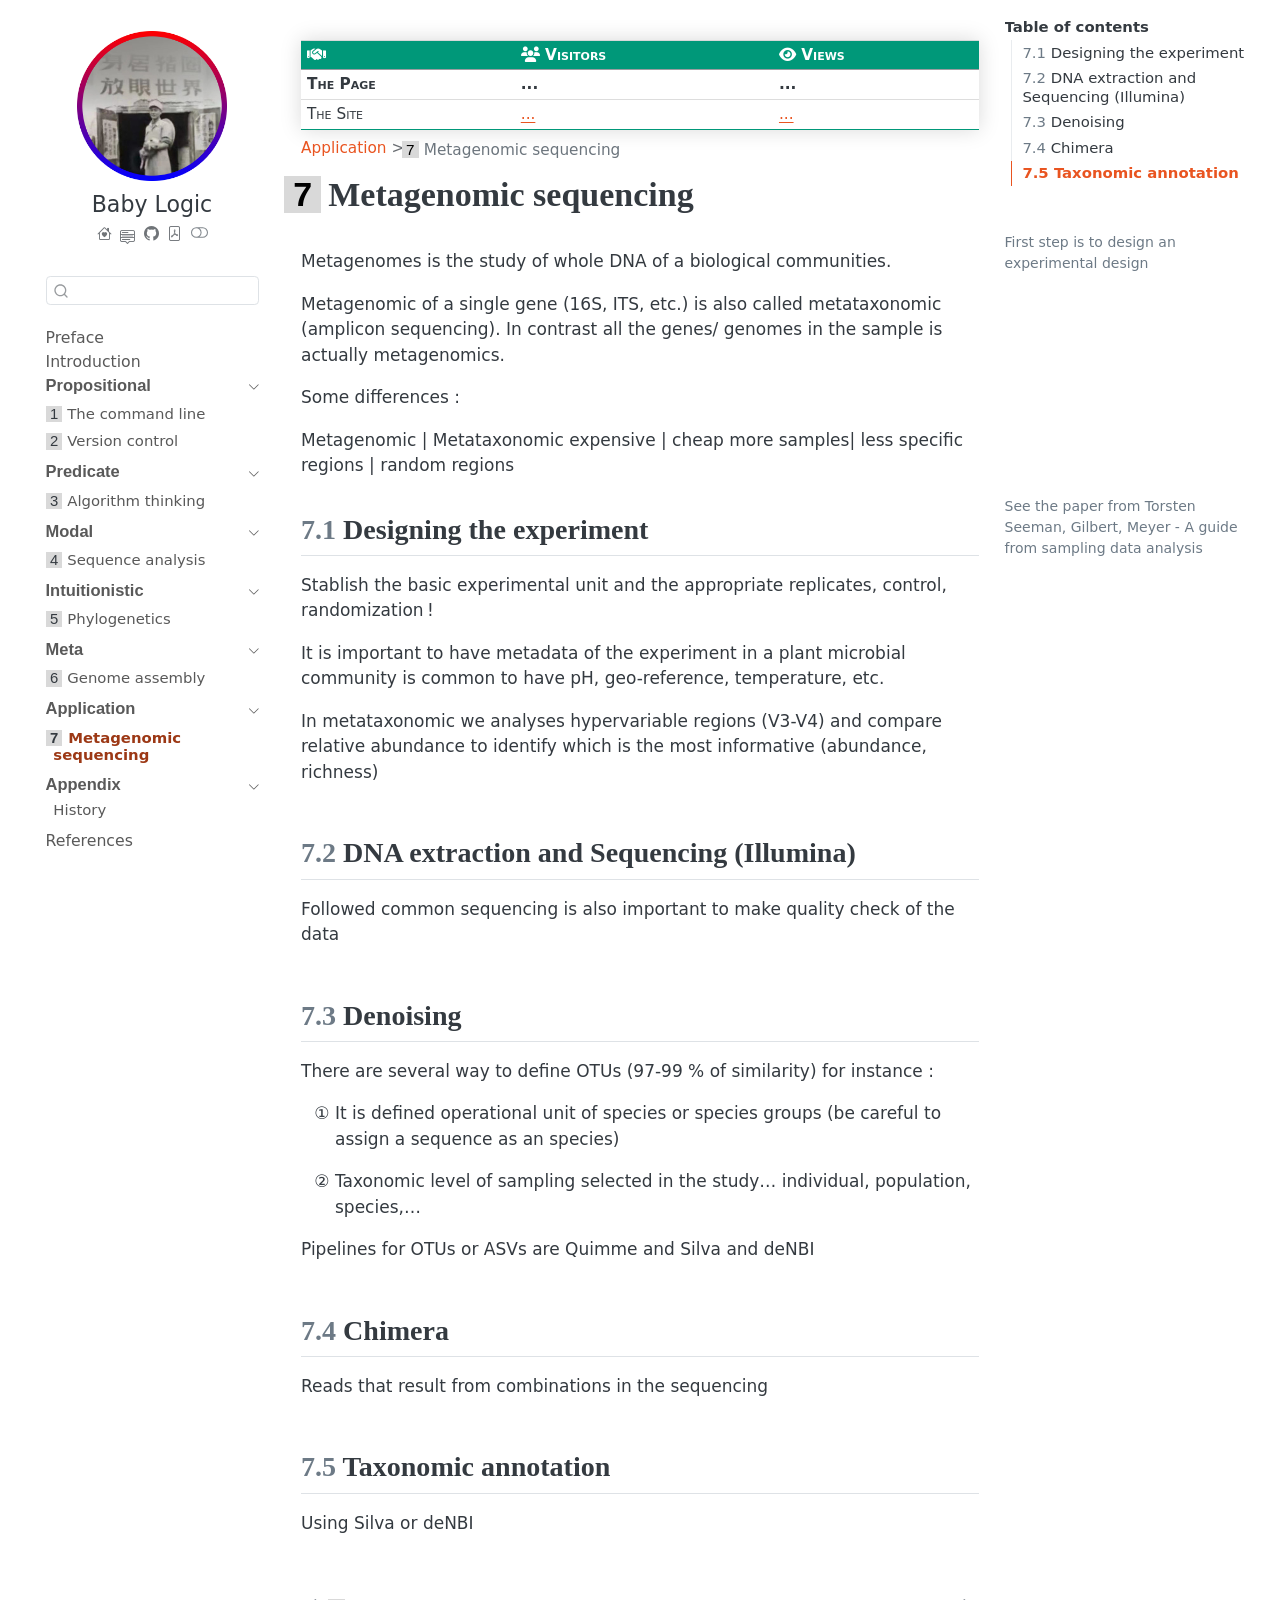
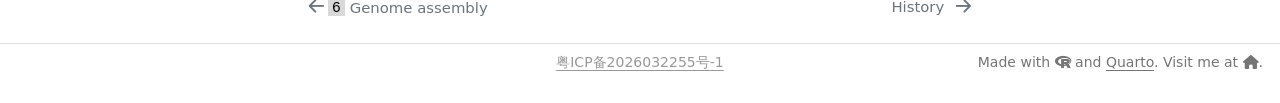
==== commit 665cb711: "font css using EOP static links" ====
--- a/chs-application/metagenomic-sequencing.html
+++ b/chs-application/metagenomic-sequencing.html
@@ -46,9 +46,9 @@
 <link href="../site_libs/quarto-html/quarto-syntax-highlighting-85f4aec761f8823e39ddd4cd83c1d53e.css" rel="stylesheet" class="quarto-color-scheme-extra" id="quarto-text-highlighting-styles">
 <script src="../site_libs/bootstrap/bootstrap.min.js"></script>
 <link href="../site_libs/bootstrap/bootstrap-icons.css" rel="stylesheet">
-<link href="../site_libs/bootstrap/bootstrap-60a75698c784d3ad099ed165beb0cb77.min.css" rel="stylesheet" append-hash="true" class="quarto-color-scheme" id="quarto-bootstrap" data-mode="light">
-<link href="../site_libs/bootstrap/bootstrap-dark-488b43ba42b123ff7e7dbb4f66aa7647.min.css" rel="stylesheet" append-hash="true" class="quarto-color-scheme quarto-color-alternate" id="quarto-bootstrap" data-mode="dark">
-<link href="../site_libs/bootstrap/bootstrap-60a75698c784d3ad099ed165beb0cb77.min.css" rel="stylesheet" append-hash="true" class="quarto-color-scheme-extra" id="quarto-bootstrap" data-mode="light">
+<link href="../site_libs/bootstrap/bootstrap-c71874121b1d448fb5bb1bf72927d7a7.min.css" rel="stylesheet" append-hash="true" class="quarto-color-scheme" id="quarto-bootstrap" data-mode="light">
+<link href="../site_libs/bootstrap/bootstrap-dark-2bbee73fc410514734cd0c662dcc41da.min.css" rel="stylesheet" append-hash="true" class="quarto-color-scheme quarto-color-alternate" id="quarto-bootstrap" data-mode="dark">
+<link href="../site_libs/bootstrap/bootstrap-c71874121b1d448fb5bb1bf72927d7a7.min.css" rel="stylesheet" append-hash="true" class="quarto-color-scheme-extra" id="quarto-bootstrap" data-mode="light">
 <link href="../site_libs/quarto-contrib/fontawesome6-0.1.0/all.css" rel="stylesheet">
 <link href="../site_libs/quarto-contrib/fontawesome6-0.1.0/latex-fontsize.css" rel="stylesheet">
 <script id="quarto-search-options" type="application/json">{
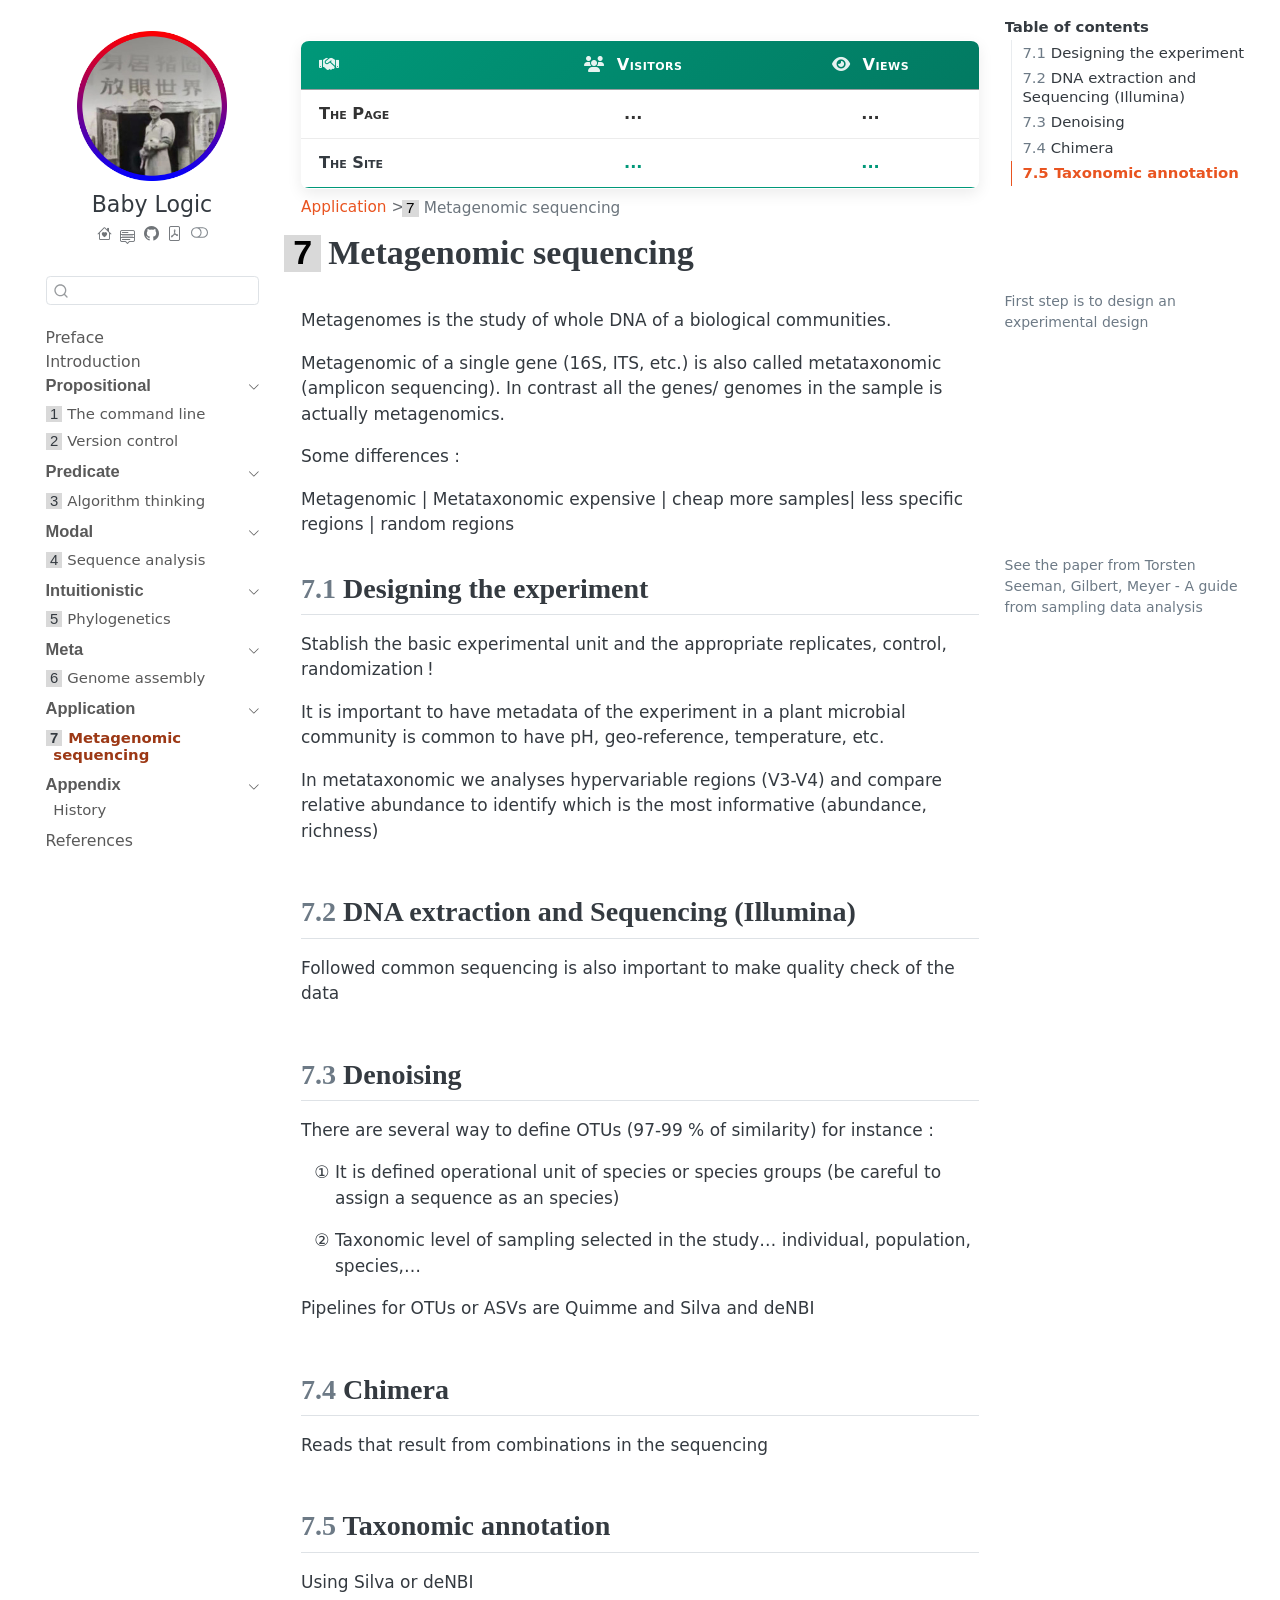
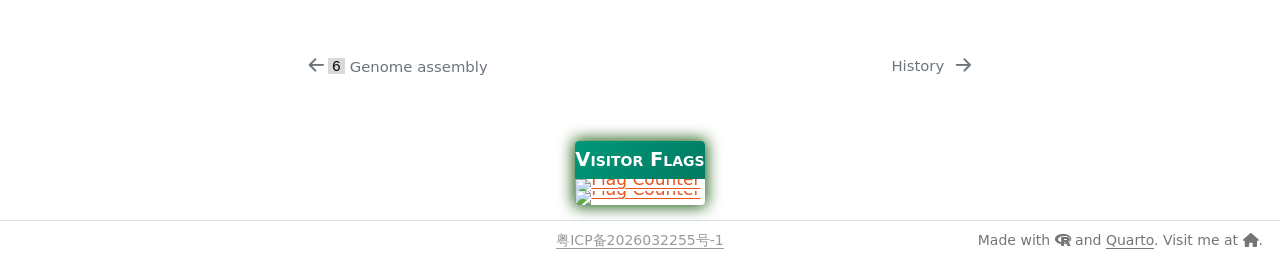
==== commit be24a1d4: "visitor flags added" ====
--- a/chs-application/metagenomic-sequencing.html
+++ b/chs-application/metagenomic-sequencing.html
@@ -484,36 +484,82 @@
 <main class="content page-columns page-full" id="quarto-document-content">
 
 <style>
+/* 1. 整個表格的外框與基礎設置 */
 .styled-table {
     border-collapse: collapse;
-    /* margin: 0px 0;  */
-    font-size: 0.9em;
+    margin: 20px auto; /* 讓表格在容器中置中，並保留上下間距 */
+    font-size: 0.95em;
     font-variant: small-caps;
-    /* font-family: "Helvetica Neue", "Arial", 'Noto Sans TC', 'Noto Sans SC', "system-ui", "-apple-system", "BlinkMacSystemFont", "Segoe UI", "PingFang SC", "Source Han Sans SC", "Noto Sans CJK SC", "WenQuanYi Micro Hei", "Microsoft YaHei", "微软雅黑", sans-serif; */
-    min-width: 200px;
-    box-shadow: 0 0 20px rgba(0, 0, 0, 0.15);
-}
+    min-width: 280px;
+    max-width: 800px;
+    box-shadow: 0 5px 15px rgba(0, 0, 0, 0.08); /* 更柔和現代的陰影 */
+    border-radius: 8px; /* 增加圓角 */
+    overflow: hidden; /* 隱藏溢出，讓圓角能切到標題列 */
+    background-color: #ffffff;
+}
+
+/* 2. 標題列 (Thead) 美化 */
 .styled-table thead tr {
-    background-color: #009879;
+    background: linear-gradient(135deg, #009879, #027a62); /* 加上微漸變，質感更好 */
     color: #ffffff;
     text-align: left;
-}
+    letter-spacing: 0.5px; /* 字距微調 */
+}
+
+/* 3. 儲存格內邊距與對齊 */
 .styled-table th,
 .styled-table td {
-    padding: 3px 6px;
-}
+    padding: 12px 18px; /* 加大留白，看起來更舒爽 */
+    text-align: center; /* 數字置中對齊 */
+}
+
+/* 讓第一欄 (The Page / The Site) 靠左對齊 */
+.styled-table th:first-of-type,
+.styled-table td:first-of-type {
+    text-align: left;
+    font-weight: bold;
+}
+
+/* 4. 內容列 (Tbody) 與邊框 */
 .styled-table tbody tr {
-    border-bottom: 1px solid #dddddd;
-}
-.styled-table tbody tr:nth-of-type(even) {
-    /* background-color: #f3f3f3; */
-}
+    border-bottom: 1px solid #ececec;
+    transition: background-color 0.2s ease; /* 加入滑鼠懸浮的漸變動畫 */
+}
+
+/* 滑鼠懸浮時的互動效果 */
+.styled-table tbody tr:hover {
+    background-color: #f4fbf9; /* 淺淺的薄荷綠，呼應主題色 */
+}
+
+/* 表格最後一行的底部加粗收尾 */
 .styled-table tbody tr:last-of-type {
-    border-bottom: 1.5px solid #009879;
-}
+    border-bottom: 2px solid #009879;
+}
+
+/* 5. 特別強調的列 */
 .styled-table tbody tr.active-row {
     font-weight: bold;
-    /* color: #009879; */
+    color: #333333;
+}
+
+/* 6. 美化表格內的連結 (a 標籤) */
+.styled-table a {
+    color: #009879;
+    text-decoration: none;
+    font-weight: bold;
+    border-bottom: 1px dashed transparent;
+    transition: all 0.2s ease;
+}
+
+.styled-table a:hover {
+    color: #027a62;
+    border-bottom: 1px dashed #027a62; /* 懸浮時出現虛線底線 */
+}
+
+/* 7. 微調 FontAwesome 圖標間距 */
+.styled-table th span[class^="fa-"] {
+    margin-right: 6px; /* 讓圖示跟文字不要黏在一起 */
+    opacity: 0.9;
 }
 </style>
 <script defer="" src="https://busuanzi.9420.ltd/js"></script>
@@ -535,19 +581,11 @@
 </tr>
 <tr class="even">
 <td style="text-align: left;">The Site</td>
-<td><a href="https://duoyu.ren"><span id="busuanzi_site_uv">...</span></a></td>
+<td><a href="https://philogic.cn"><span id="busuanzi_site_uv">...</span></a></td>
 <td><a href="https://info.flagcounter.com/SonU"><span id="busuanzi_site_pv">...</span></a></td>
 </tr>
 </tbody>
 </table>
-
-<!--
-<div class="busuanzi">
-<span> <!-- busuanziAltPageUV  
-<i class="fa-solid fa-handshake"></i> <b>The Page</b>: <i class="fa-solid fa-users"></i> <b style="color:red;"><span id="busuanzi_page_uv">...</span></b> Visitors, <i class="fa-solid fa-eye"></i> <b style="color:red;"><span id="busuanzi_page_pv">...</span></b> Views; <b>The Site</b>: <i class="fa-solid fa-users"></i> <b><span id="busuanzi_site_uv">...</span></b> Visitors, <i class="fa-solid fa-eye"></i> <b><span id="busuanzi_site_pv">...</span></b> Views.
-</span>
-</div>
--->
 
 <header id="title-block-header" class="quarto-title-block default"><nav class="quarto-page-breadcrumbs quarto-title-breadcrumbs d-none d-lg-block" aria-label="breadcrumb"><ol class="breadcrumb"><li class="breadcrumb-item"><a href="../chs-application/metagenomic-sequencing.html">Application</a></li><li class="breadcrumb-item"><a href="../chs-application/metagenomic-sequencing.html"><span class="chapter-number">7</span>&nbsp; <span class="chapter-title">Metagenomic sequencing</span></a></li></ol></nav>
 <div class="quarto-title">
@@ -606,6 +644,98 @@
 </section>
 
 </main> <!-- /main -->
+<style>
+/* Visitor Flags css */
+
+/* 1. 主體容器佈局 */
+.mainbody {
+  display: flex;
+  justify-content: center;
+  align-items: center;
+  flex-direction: column;
+  flex-wrap: wrap;
+}
+
+/* 2. 卡片外框 */
+.flag {
+  margin: 1.5em 0 0.9em 0;
+  max-width: 800px;
+  box-shadow: 0 0px 15px 2px rgb(32, 94, 22);
+  border-radius: 4px;
+  overflow: hidden;
+  background-color: $pink;
+}
+
+/* 3. 標題區域 */
+.flag-title {
+  display: block;
+  text-align: center;
+  background: linear-gradient(135deg, #009879, #027a62); /* 加上微漸變，質感更好 */
+    color: #ffffff;
+  margin: 0;
+  padding: 12px 0;
+  font-size: 115%;
+  line-height: .7;
+  font-variant: small-caps;
+  font-weight: bold;
+}
+
+/* 4. 圖片的父容器：清除所有預設間距與行高 */
+.flagcol,
+#flag-container {
+  width: 100%;
+  margin: 0;
+  padding: 0;
+  line-height: 0;
+  overflow: hidden; /* 【關鍵】配合圖片負邊距，將超出的白邊隱藏 */
+}
+
+/* 5. 確保 <a> 和 <img> 變成區塊元素，徹底消除圖片底部的 baseline 空隙 */
+.flagcol a,
+#flag-container a {
+  display: block;
+  margin: 0;
+  padding: 0;
+  line-height: 0;
+}
+
+.flagcol img,
+#flag-container img {
+  display: block;
+  width: 100%;
+  height: auto;
+  padding: 0;
+}
+
+/* 
+  6. 【核心裁切去白邊技巧】 
+  由於 FlagCounter 圖片「內部」自帶白色邊距，
+  使用百分比的負 margin 將圖片往上下拉扯，將白邊藏進父容器外並縮減整體高度。
+*/
+
+/* 針對 img1 (國旗列) */
+.flagcol img {
+  margin-top: 0.1%;    /* 裁切圖片上方的白邊 */
+  margin-bottom: -3%; /* 裁切圖片下方的白邊 (與 img2 接壤處) */
+}
+
+/* 針對 img2 (地圖) */
+#flag-container img {
+  margin-top: -1.65%;    /* 裁切圖片上方的白邊 */
+  margin-bottom: -0.1%; /* 裁切圖片下方的白邊 (卡片最底部) */
+}
+</style>
+<div class="mainbody">
+<div class="flag">
+<p class="flag-title">Visitor Flags</p>
+<div class="flagcol">
+<a href="https://info.flagcounter.com/j4n3"><img src="https://s11.flagcounter.com/countxl/j4n3/bg_FFFFFF/txt_586E75/border_FDF7E3/columns_8/maxflags_8/viewers_3/labels_1/pageviews_0/flags_0/percent_0/" alt="Flag Counter" border="0"></a>
+</div>
+<div id="flag-container">
+<a href="https://info.flagcounter.com/SonU"><img src="https://s01.flagcounter.com/map/SonU/size_l/txt_586E75/border_FDF7E3/pageviews_1/viewers_3/flags_0/" alt="Flag Counter" border="0"></a>
+</div>
+</div>
+</div>
 <script id="quarto-html-after-body" type="application/javascript">
   window.document.addEventListener("DOMContentLoaded", function (event) {
     // Ensure there is a toggle, if there isn't float one in the top right
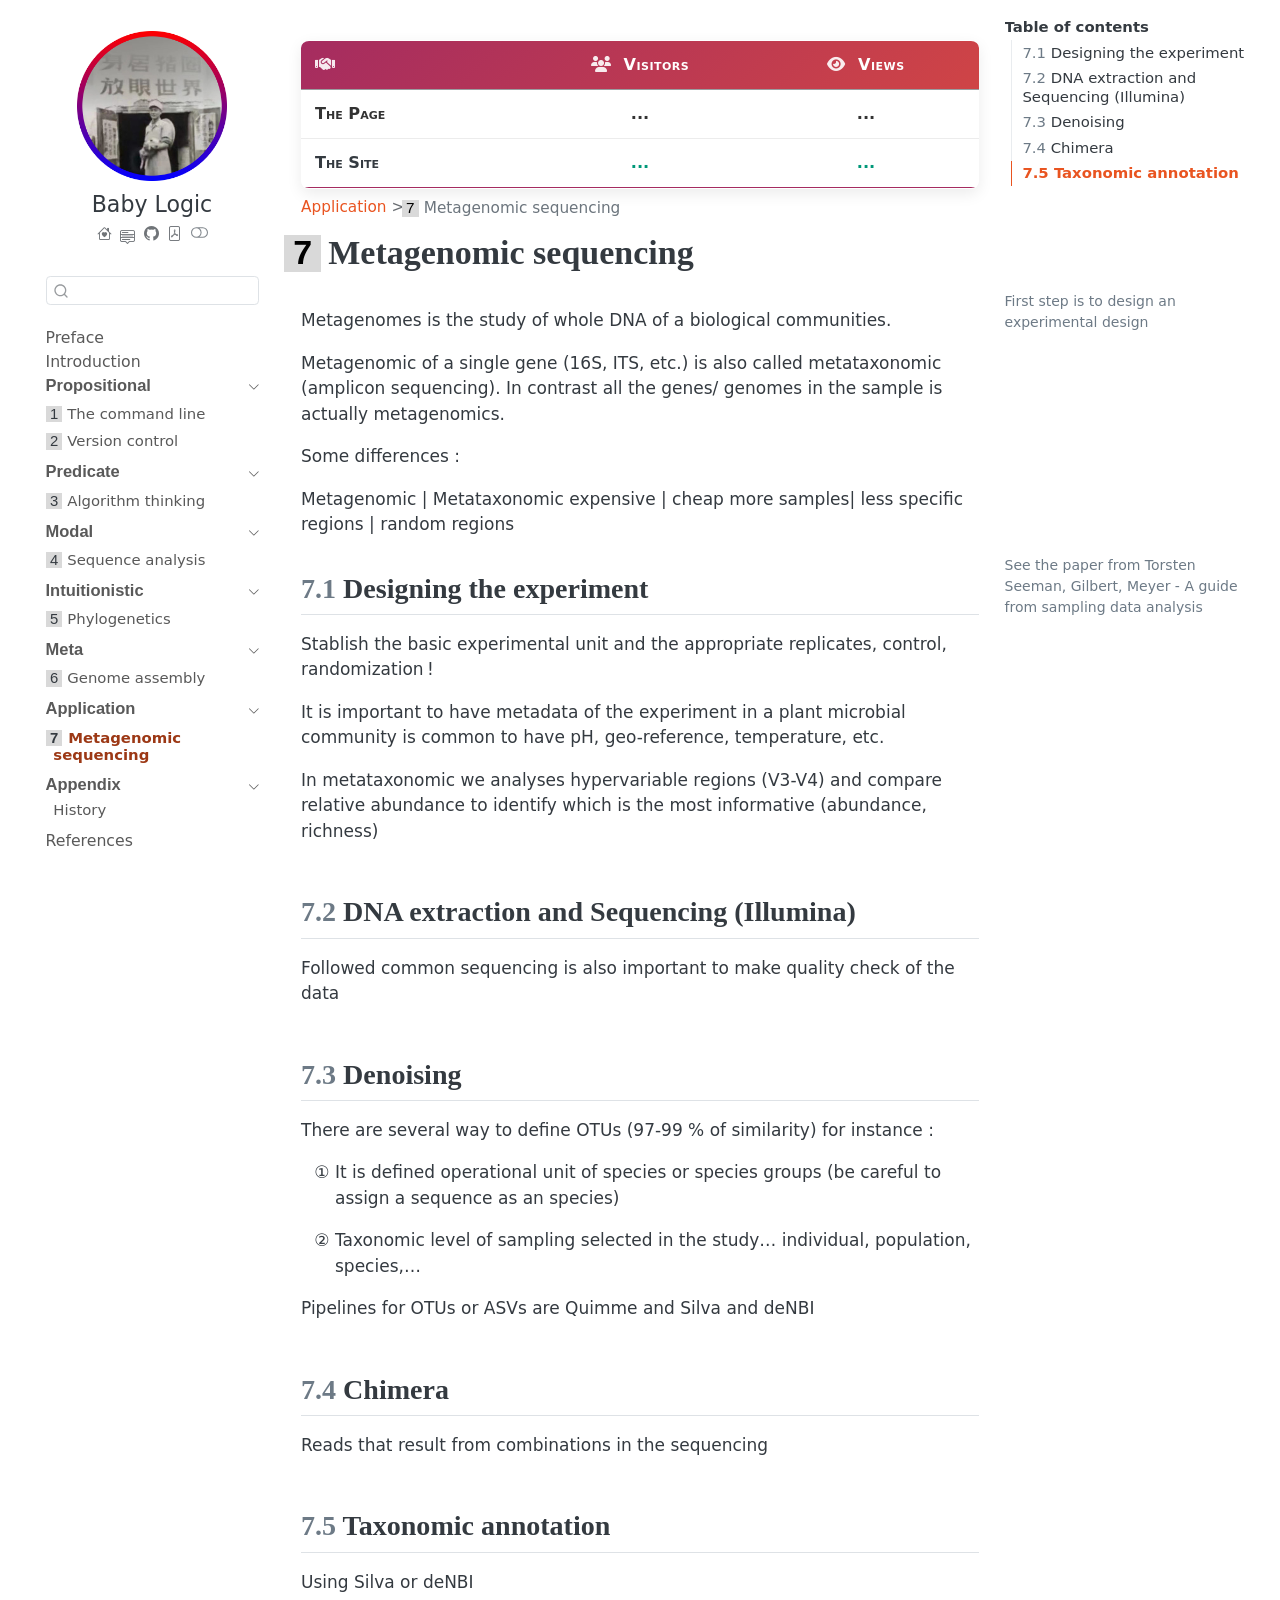
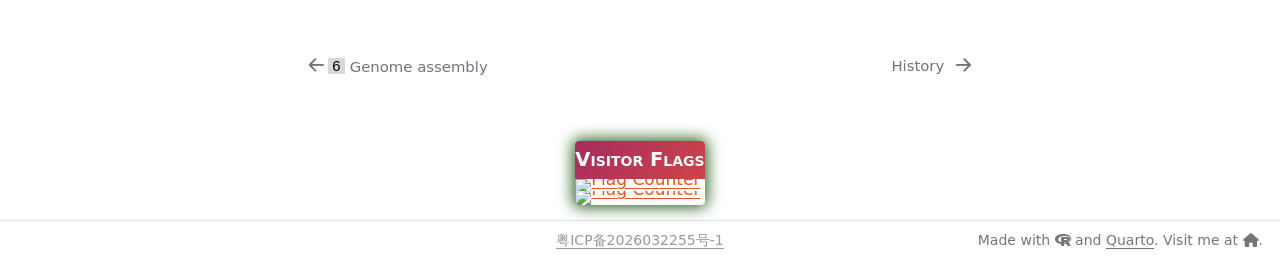
==== commit d4cefb70: "visitor flags updated" ====
--- a/chs-application/metagenomic-sequencing.html
+++ b/chs-application/metagenomic-sequencing.html
@@ -484,65 +484,65 @@
 <main class="content page-columns page-full" id="quarto-document-content">
 
 <style>
-/* 1. 整個表格的外框與基礎設置 */
+/* 1) 基礎 */
 .styled-table {
     border-collapse: collapse;
-    margin: 20px auto; /* 讓表格在容器中置中，並保留上下間距 */
+    margin: 20px auto;
+    width: min(100%, 800px);          /* 關鍵：自適應容器寬度 */
+    min-width: 280px;
+    box-shadow: 0 5px 15px rgba(0, 0, 0, 0.08);
+    border-radius: 8px;
+    overflow: hidden;
+    background-color: #ffffff;
+    table-layout: fixed;              /* 關鍵：固定欄寬，避免內容撐爆 */
     font-size: 0.95em;
     font-variant: small-caps;
-    min-width: 280px;
-    max-width: 800px;
-    box-shadow: 0 5px 15px rgba(0, 0, 0, 0.08); /* 更柔和現代的陰影 */
-    border-radius: 8px; /* 增加圓角 */
-    overflow: hidden; /* 隱藏溢出，讓圓角能切到標題列 */
-    background-color: #ffffff;
-}
-
-/* 2. 標題列 (Thead) 美化 */
+}
+
+/* 2) 表頭 */
 .styled-table thead tr {
     background: linear-gradient(135deg, #009879, #027a62); /* 加上微漸變，質感更好 */
+    background: linear-gradient(135deg, #A52C60, #CF4446);
     color: #ffffff;
     text-align: left;
-    letter-spacing: 0.5px; /* 字距微調 */
-}
-
-/* 3. 儲存格內邊距與對齊 */
+    letter-spacing: 0.5px;
+}
+
+/* 3) 儲存格 */
 .styled-table th,
 .styled-table td {
-    padding: 12px 18px; /* 加大留白，看起來更舒爽 */
-    text-align: center; /* 數字置中對齊 */
-}
-
-/* 讓第一欄 (The Page / The Site) 靠左對齊 */
+    padding: 12px 14px;               /* 桌面先稍微收窄 */
+    text-align: center;
+    vertical-align: middle;
+    white-space: nowrap;              /* 關鍵：避免 Visitors / Views 被拆行 */
+    overflow: hidden;
+    text-overflow: ellipsis;
+}
+
 .styled-table th:first-of-type,
 .styled-table td:first-of-type {
     text-align: left;
     font-weight: bold;
 }
 
-/* 4. 內容列 (Tbody) 與邊框 */
+/* 4) tbody */
 .styled-table tbody tr {
     border-bottom: 1px solid #ececec;
-    transition: background-color 0.2s ease; /* 加入滑鼠懸浮的漸變動畫 */
-}
-
-/* 滑鼠懸浮時的互動效果 */
+    transition: background-color 0.2s ease;
+}
 .styled-table tbody tr:hover {
-    background-color: #f4fbf9; /* 淺淺的薄荷綠，呼應主題色 */
-}
-
-/* 表格最後一行的底部加粗收尾 */
+    background-color: #f4fbf9;
+}
 .styled-table tbody tr:last-of-type {
     border-bottom: 2px solid #009879;
-}
-
-/* 5. 特別強調的列 */
+    border-bottom: 2px solid #A52C60;
+}
 .styled-table tbody tr.active-row {
     font-weight: bold;
     color: #333333;
 }
 
-/* 6. 美化表格內的連結 (a 標籤) */
+/* 5) 連結 */
 .styled-table a {
     color: #009879;
     text-decoration: none;
@@ -550,16 +550,50 @@
     border-bottom: 1px dashed transparent;
     transition: all 0.2s ease;
 }
-
 .styled-table a:hover {
     color: #027a62;
-    border-bottom: 1px dashed #027a62; /* 懸浮時出現虛線底線 */
-}
-
-/* 7. 微調 FontAwesome 圖標間距 */
+    border-bottom: 1px dashed #027a62;
+}
+
+/* 6) 圖示 */
 .styled-table th span[class^="fa-"] {
-    margin-right: 6px; /* 讓圖示跟文字不要黏在一起 */
+    margin-right: 6px;
     opacity: 0.9;
+}
+
+/* 7) 平板/手機適配 */
+@media (max-width: 768px) {
+    .styled-table {
+        font-size: 0.9em;
+        border-radius: 6px;
+        font-variant: normal;         /* 小螢幕建議關閉 small-caps，更省寬 */
+    }
+
+    .styled-table th,
+    .styled-table td {
+        padding: 10px 8px;            /* 關鍵：大幅降低左右留白 */
+    }
+
+    .styled-table th span[class^="fa-"] {
+        margin-right: 4px;
+    }
+}
+
+/* 8) 超小螢幕 */
+@media (max-width: 420px) {
+    .styled-table {
+        font-size: 0.84em;
+    }
+
+    .styled-table th,
+    .styled-table td {
+        padding: 8px 6px;
+    }
+
+    /* 可選：略縮短表頭字距 */
+    .styled-table thead tr {
+        letter-spacing: 0.2px;
+    }
 }
 </style>
 <script defer="" src="https://busuanzi.9420.ltd/js"></script>
@@ -671,6 +705,7 @@
   display: block;
   text-align: center;
   background: linear-gradient(135deg, #009879, #027a62); /* 加上微漸變，質感更好 */
+  background: linear-gradient(135deg, #A52C60, #CF4446);
     color: #ffffff;
   margin: 0;
   padding: 12px 0;
@@ -729,10 +764,10 @@
 <div class="flag">
 <p class="flag-title">Visitor Flags</p>
 <div class="flagcol">
-<a href="https://info.flagcounter.com/j4n3"><img src="https://s11.flagcounter.com/countxl/j4n3/bg_FFFFFF/txt_586E75/border_FDF7E3/columns_8/maxflags_8/viewers_3/labels_1/pageviews_0/flags_0/percent_0/" alt="Flag Counter" border="0"></a>
+<a href="https://info.flagcounter.com/9rim"><img src="https://s01.flagcounter.com/countxl/9rim/bg_FFFFFF/txt_000000/border_FDF7E3/columns_8/maxflags_8/viewers_3/labels_1/pageviews_0/flags_0/percent_0/" alt="Flag Counter" border="0"></a>
 </div>
 <div id="flag-container">
-<a href="https://info.flagcounter.com/SonU"><img src="https://s01.flagcounter.com/map/SonU/size_l/txt_586E75/border_FDF7E3/pageviews_1/viewers_3/flags_0/" alt="Flag Counter" border="0"></a>
+<a href="https://info.flagcounter.com/6NJ5"><img src="https://s01.flagcounter.com/map/6NJ5/size_l/txt_000000/border_FDF7E3/pageviews_1/viewers_3/flags_0/" alt="Flag Counter" border="0"></a>
 </div>
 </div>
 </div>
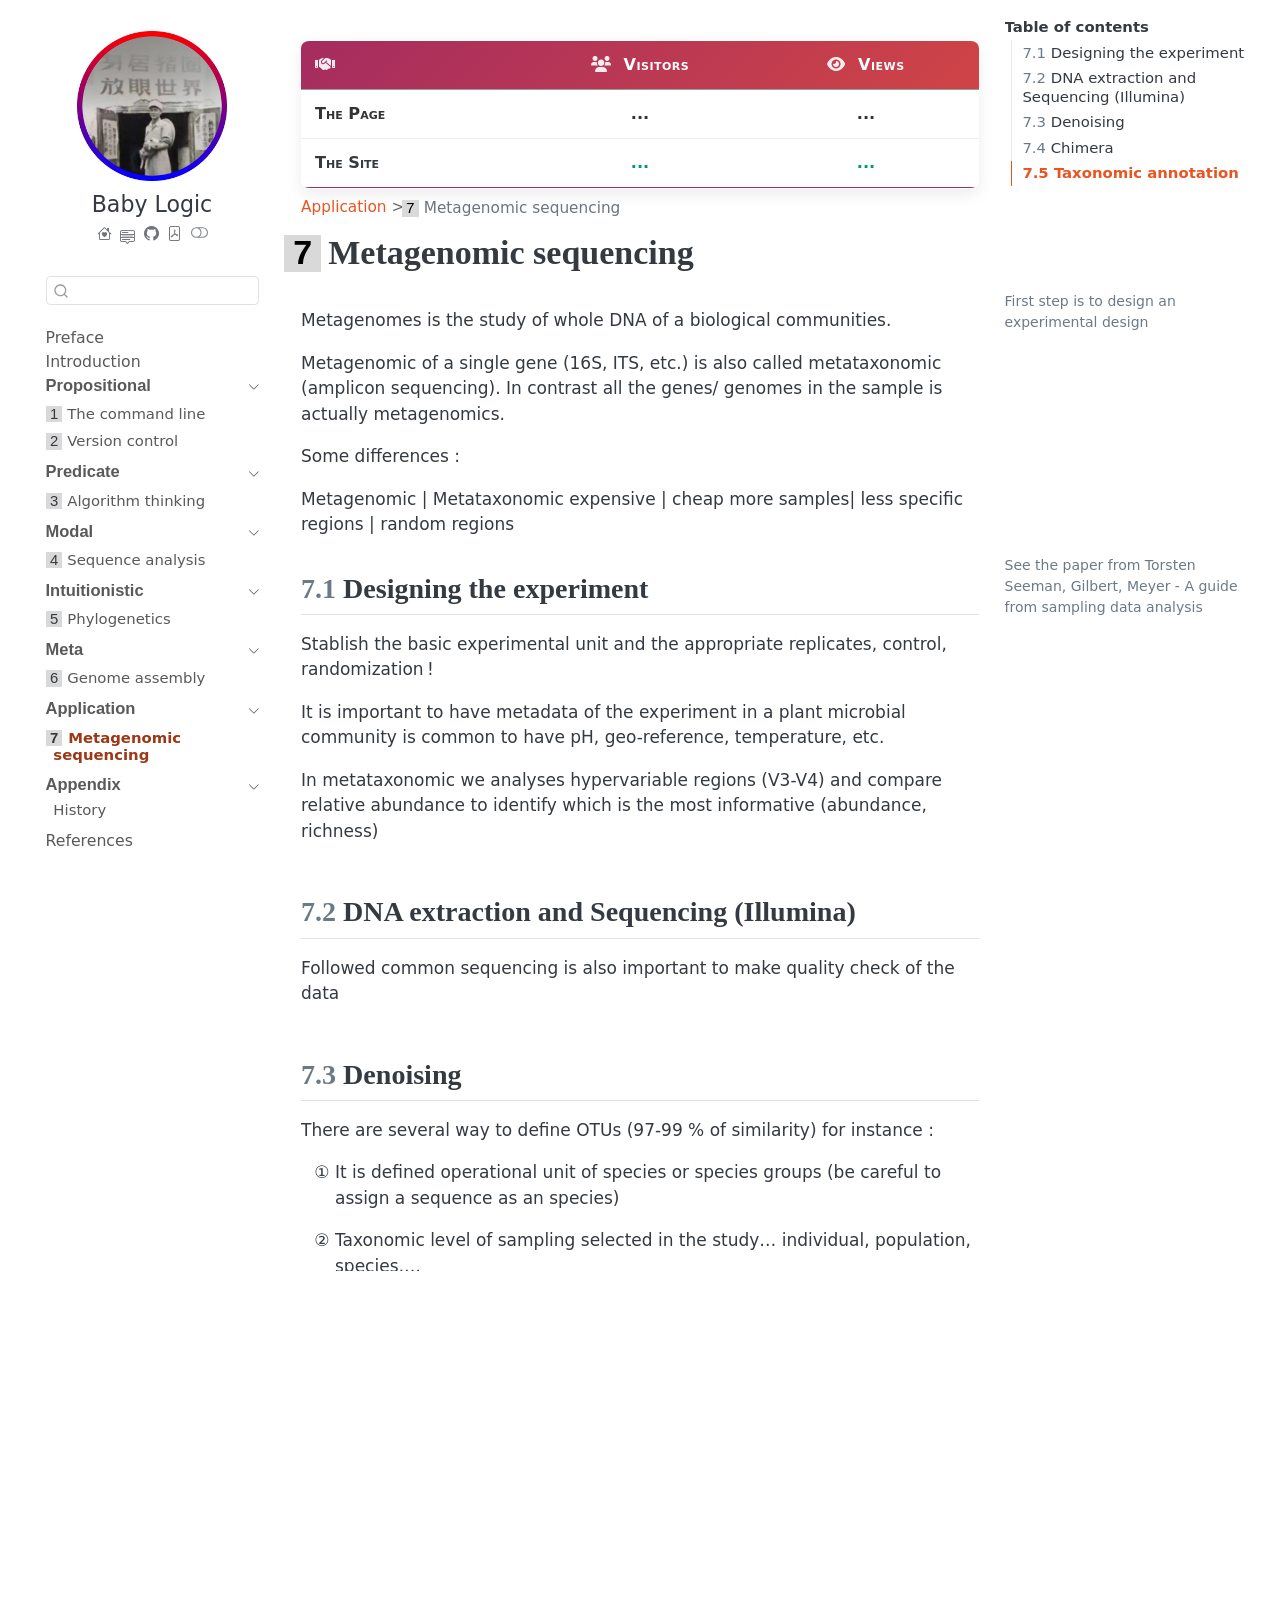
==== commit d5c805a0: "local fontsawesome added" ====
--- a/chs-application/metagenomic-sequencing.html
+++ b/chs-application/metagenomic-sequencing.html
@@ -78,7 +78,9 @@
     "search-label": "Search"
   }
 }</script>
-<link href="https://cdnjs.loli.net/ajax/libs/font-awesome/6.1.1/css/all.min.css" rel="stylesheet" data-external="1">
+<link href="https://static.philogic.cn/fonts/font-awesome/all.min.css" rel="stylesheet" data-external="1">
+<!-- <link href="https://cdnjs.loli.net/ajax/libs/font-awesome/6.1.1/css/all.min.css"
+rel="stylesheet" data-external="1"/>  -->
 <!-- https://u.sb/css-cdn/ 使用 cdnjs.loli.net 加速 cloudflare -->
 <!--
 <link href="https://cdnjs.cloudflare.com/ajax/libs/font-awesome/6.1.1/css/all.min.css"
@@ -762,7 +764,7 @@
 </style>
 <div class="mainbody">
 <div class="flag">
-<p class="flag-title">Visitor Flags</p>
+<div class="flag-title">Visitor Flags</div>
 <div class="flagcol">
 <a href="https://info.flagcounter.com/9rim"><img src="https://s01.flagcounter.com/countxl/9rim/bg_FFFFFF/txt_000000/border_FDF7E3/columns_8/maxflags_8/viewers_3/labels_1/pageviews_0/flags_0/percent_0/" alt="Flag Counter" border="0"></a>
 </div>
